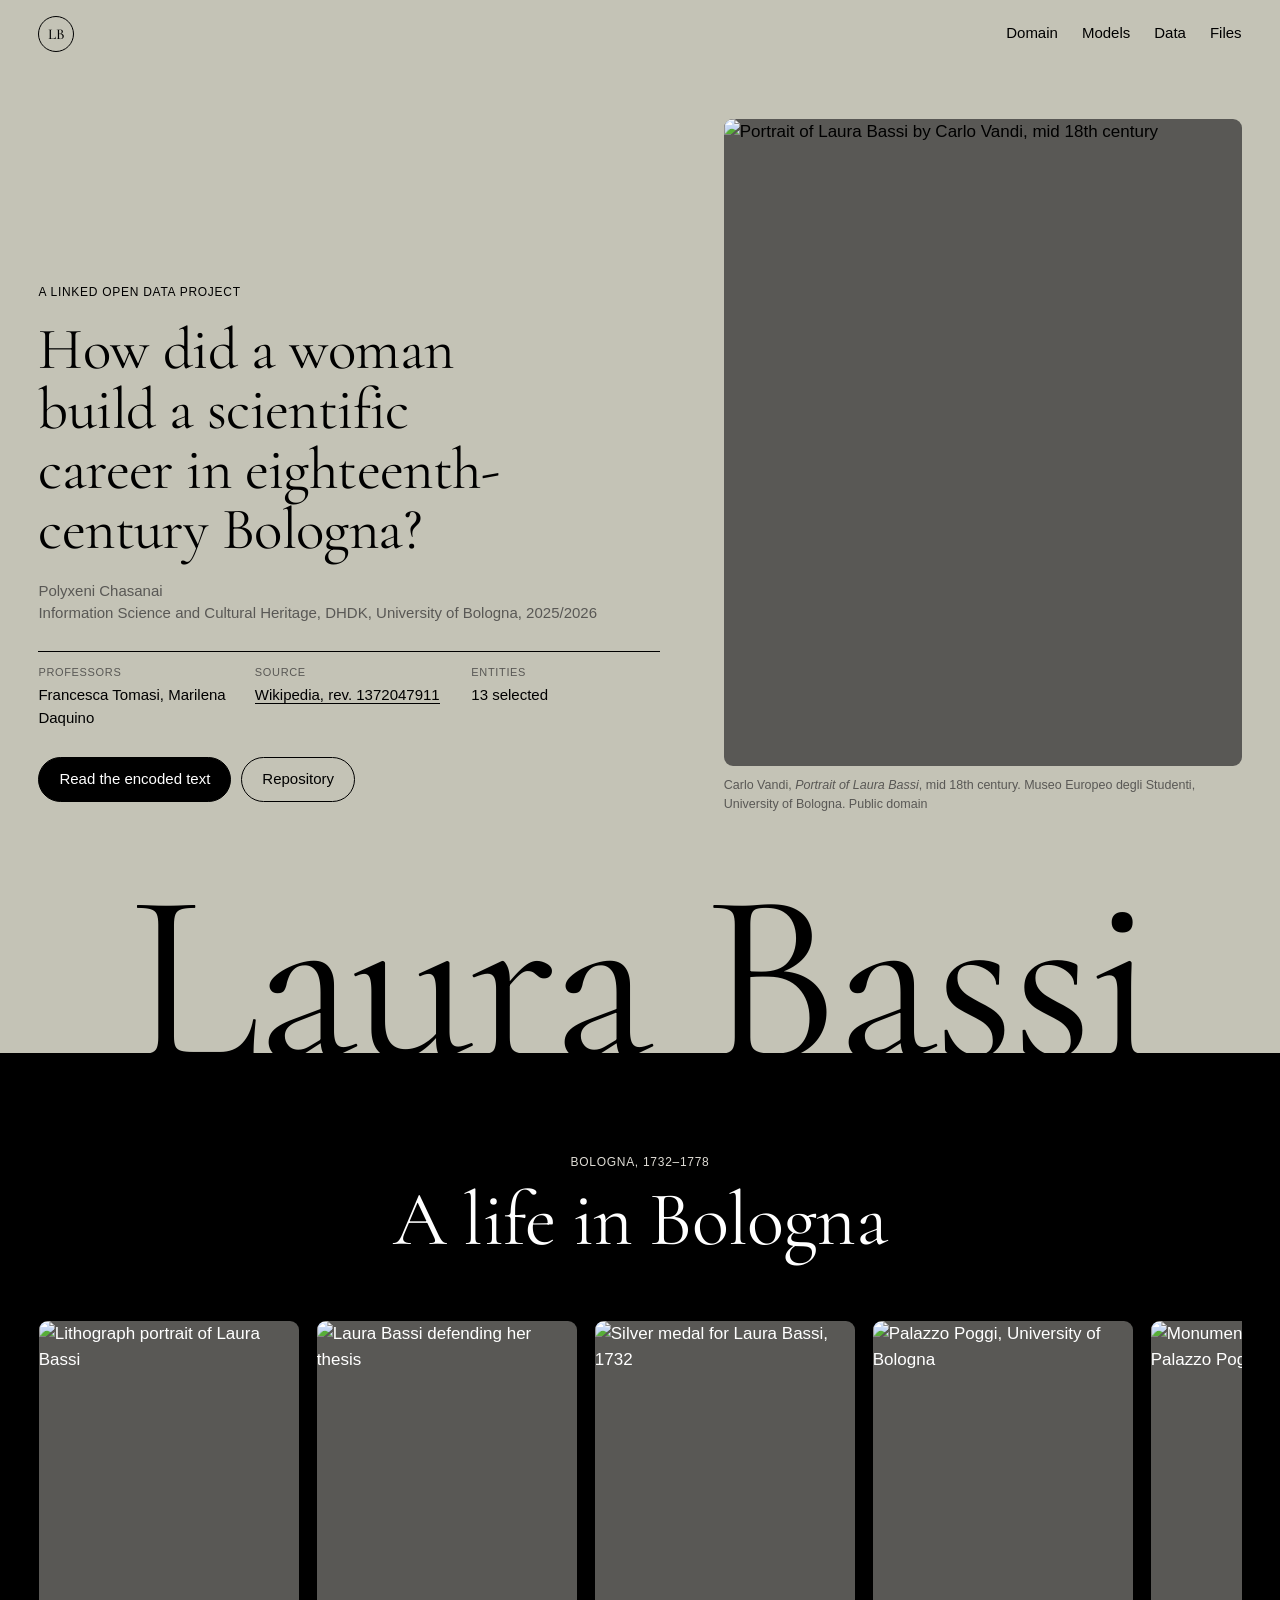
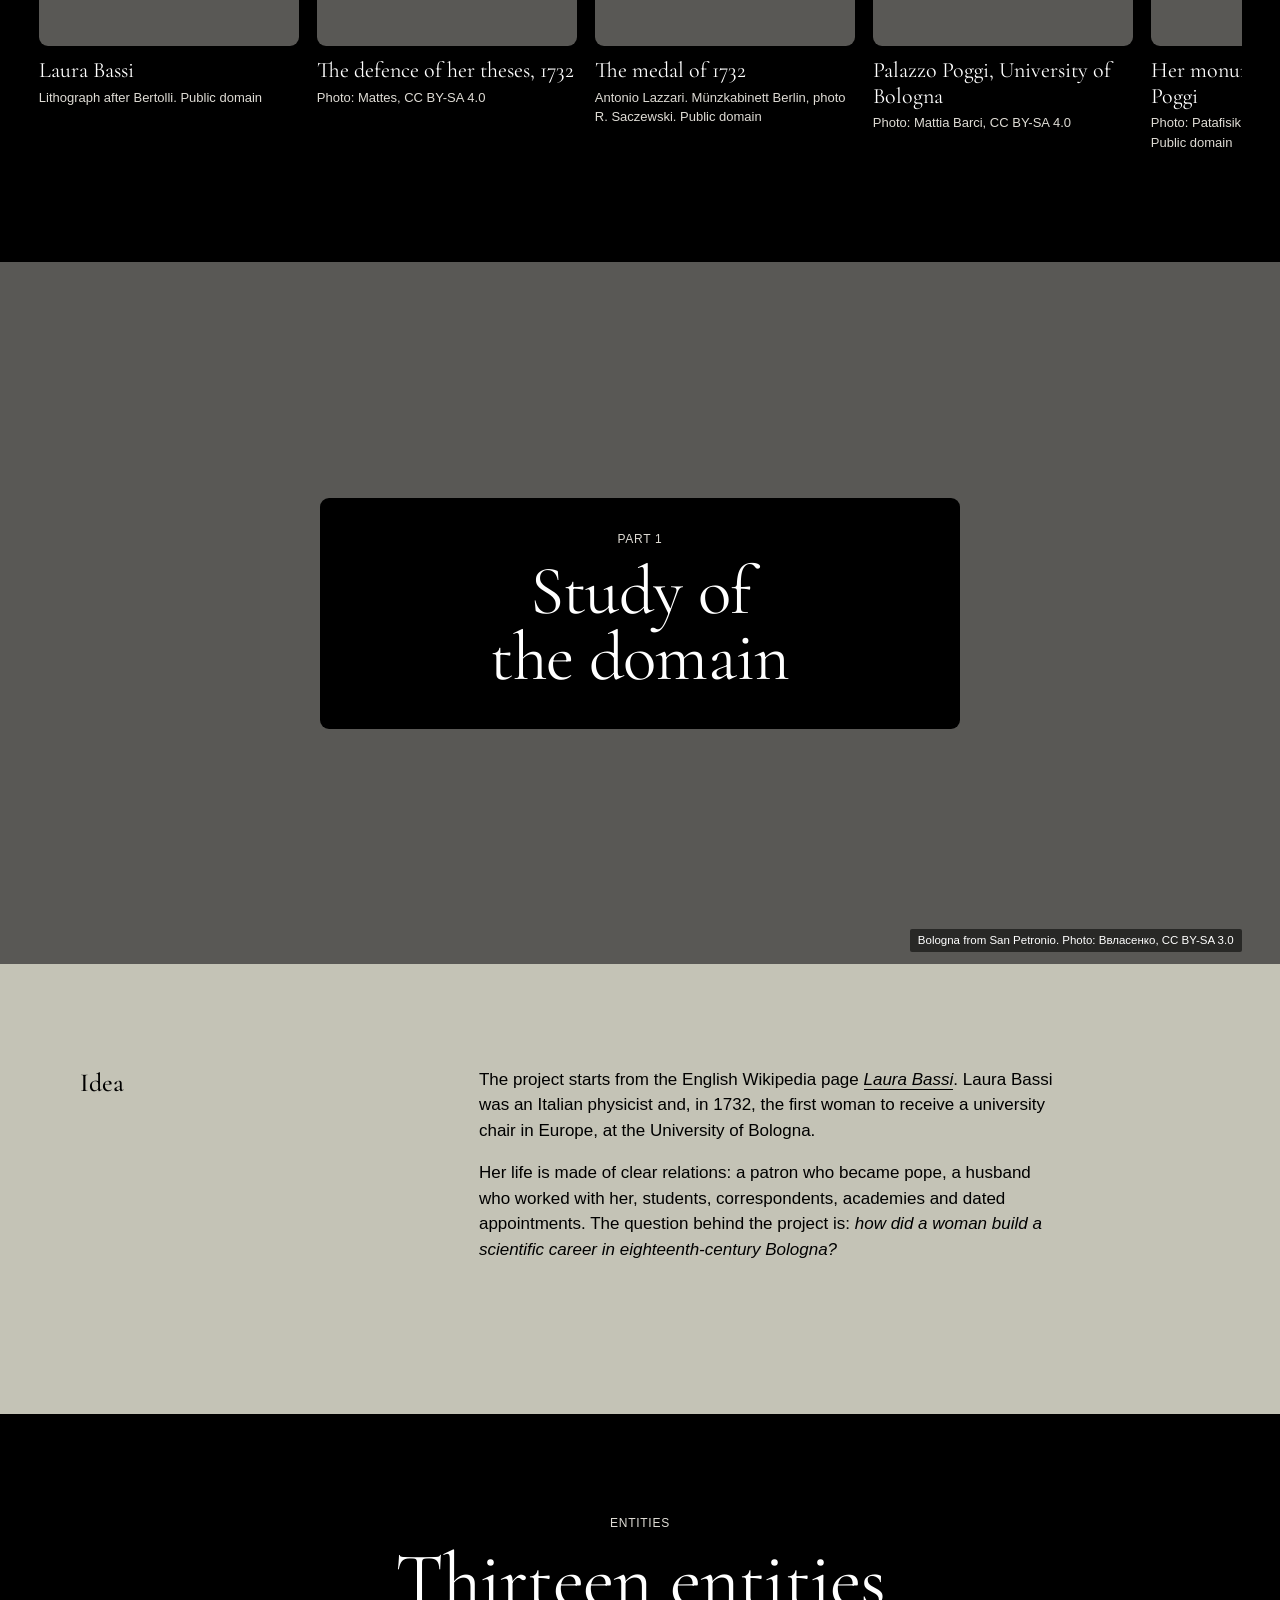
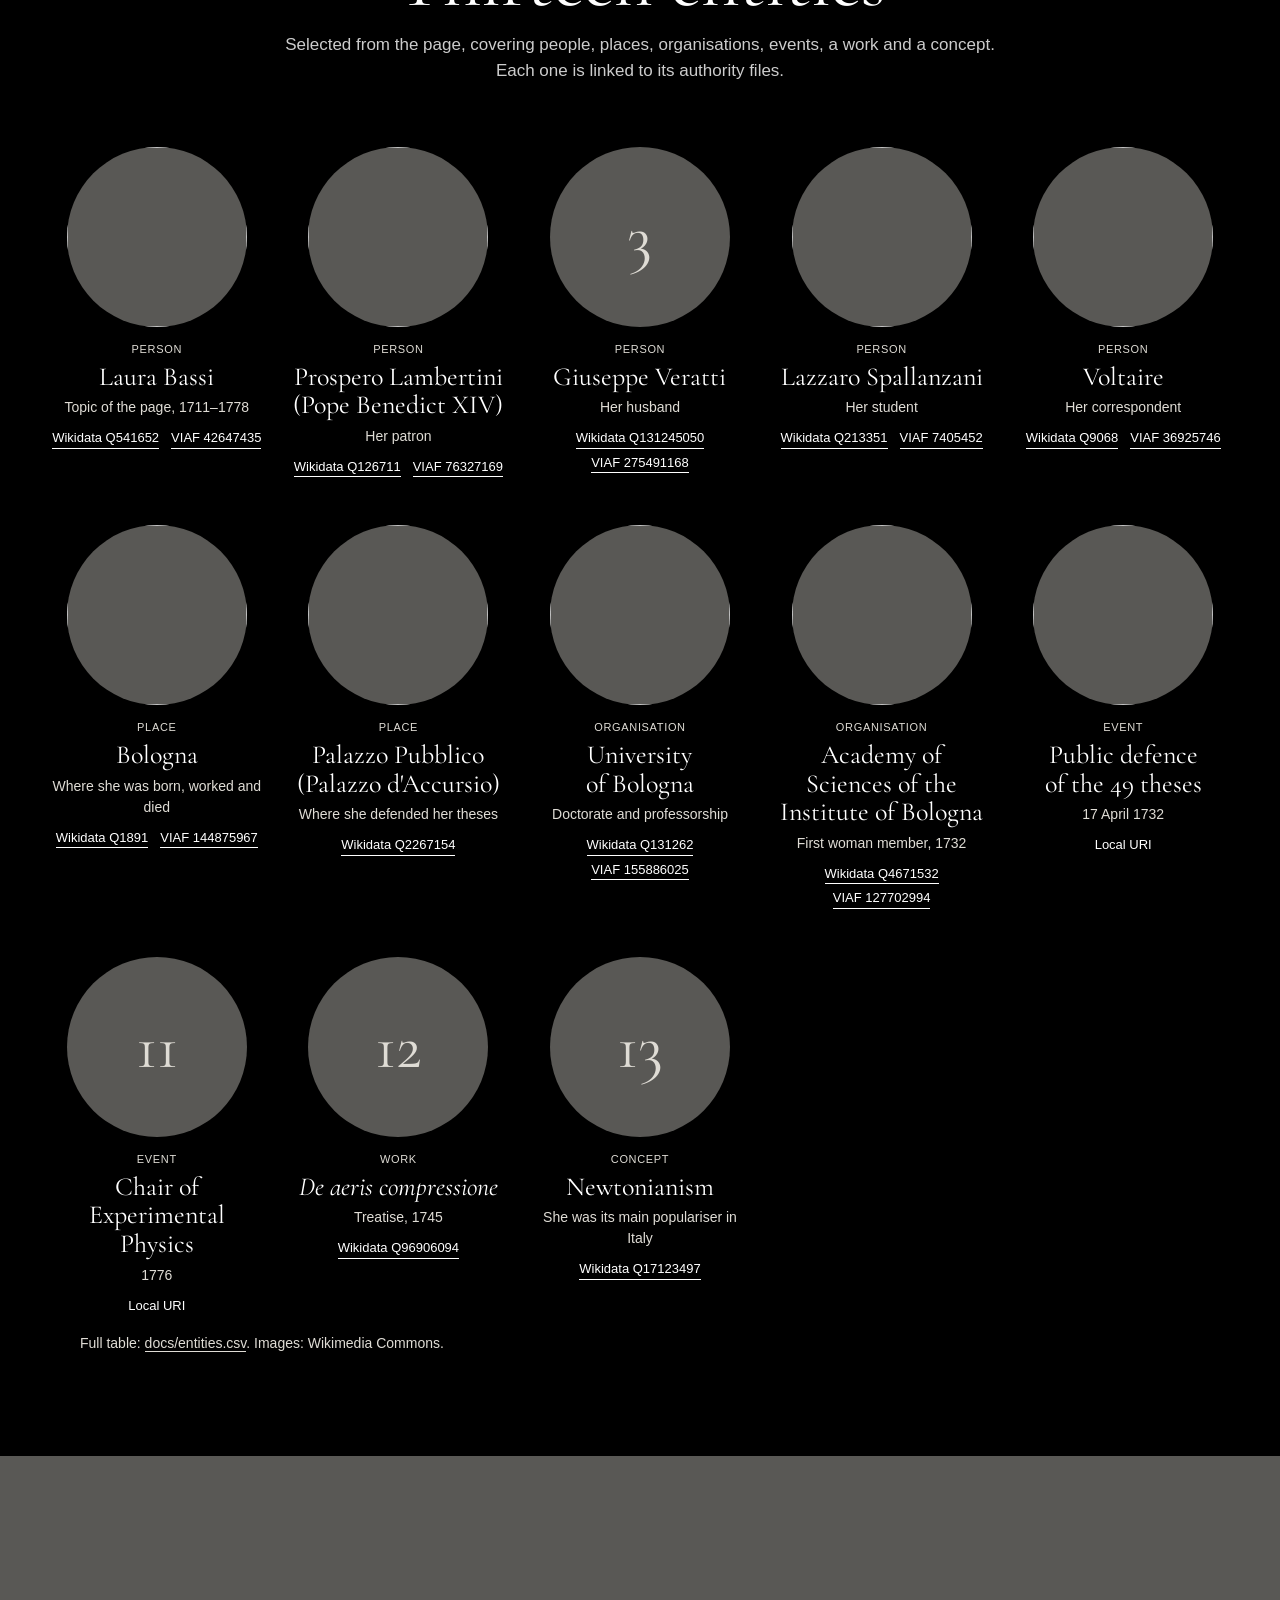
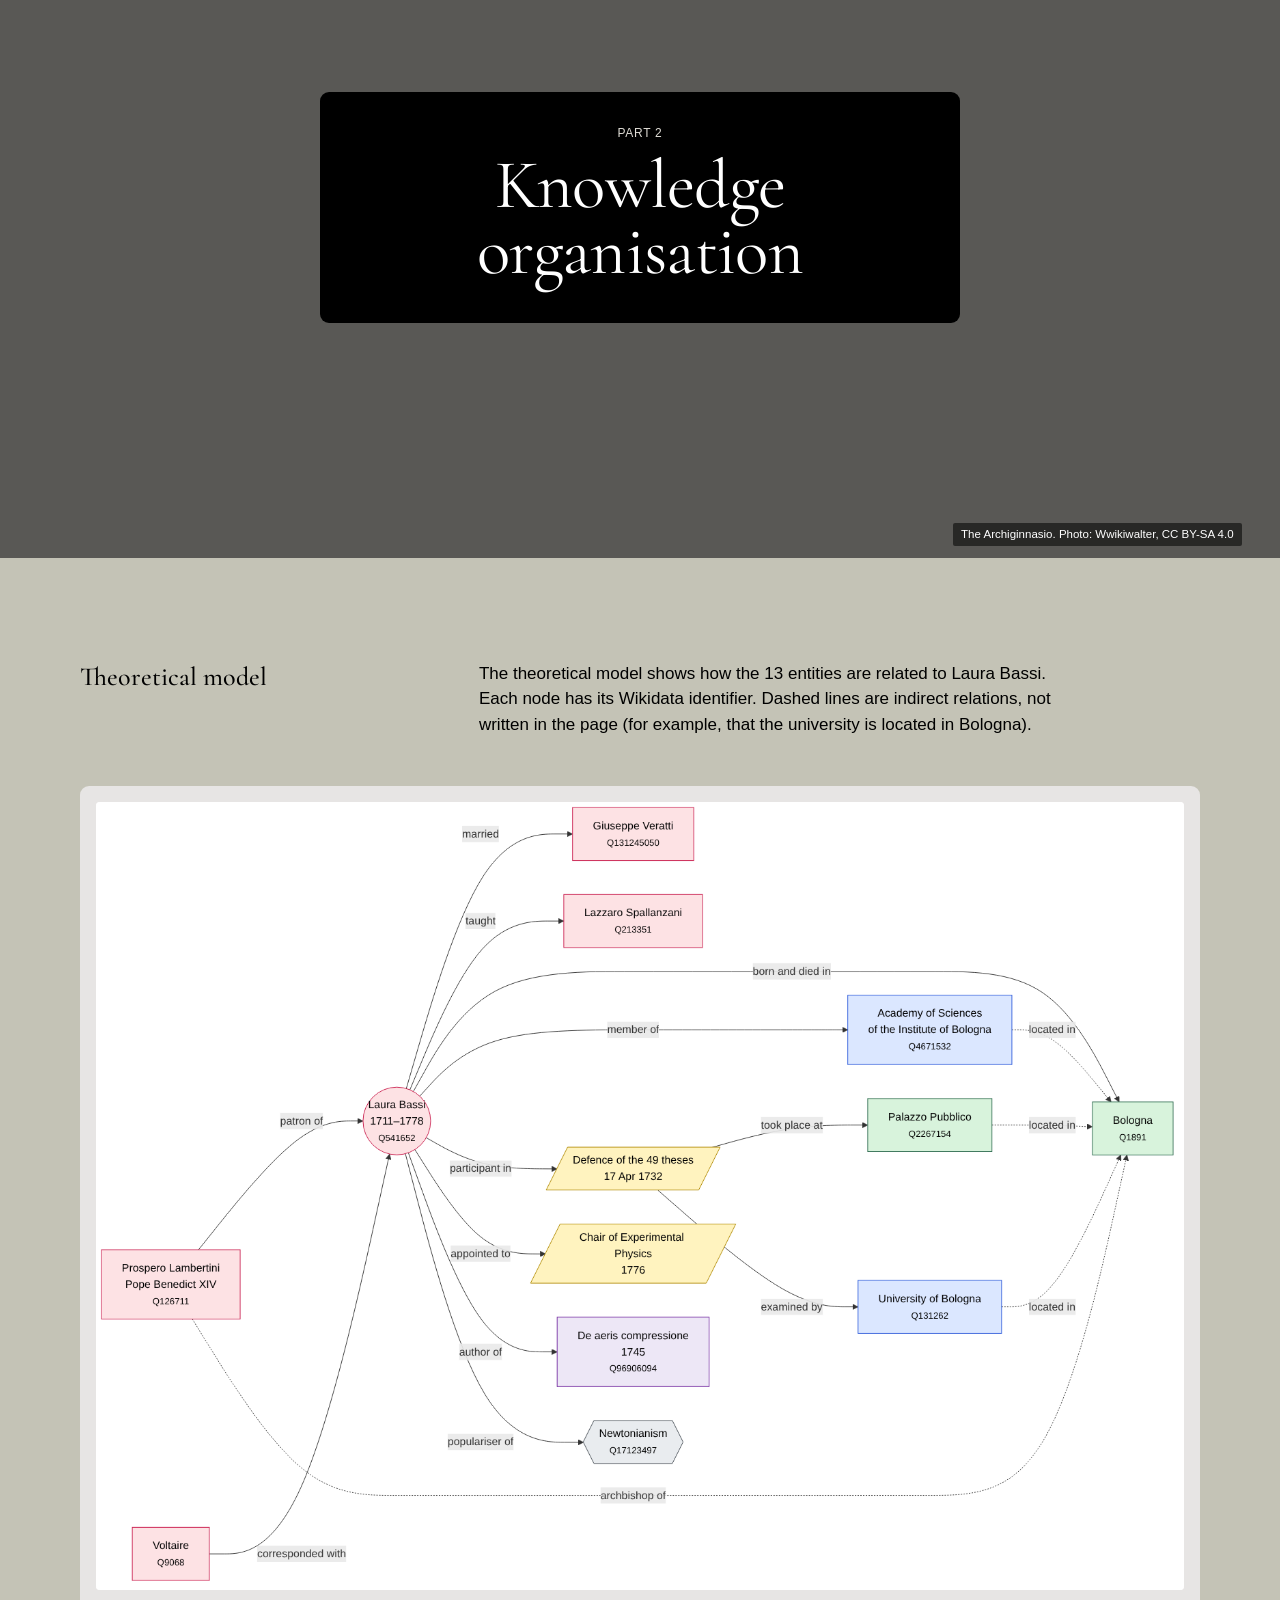
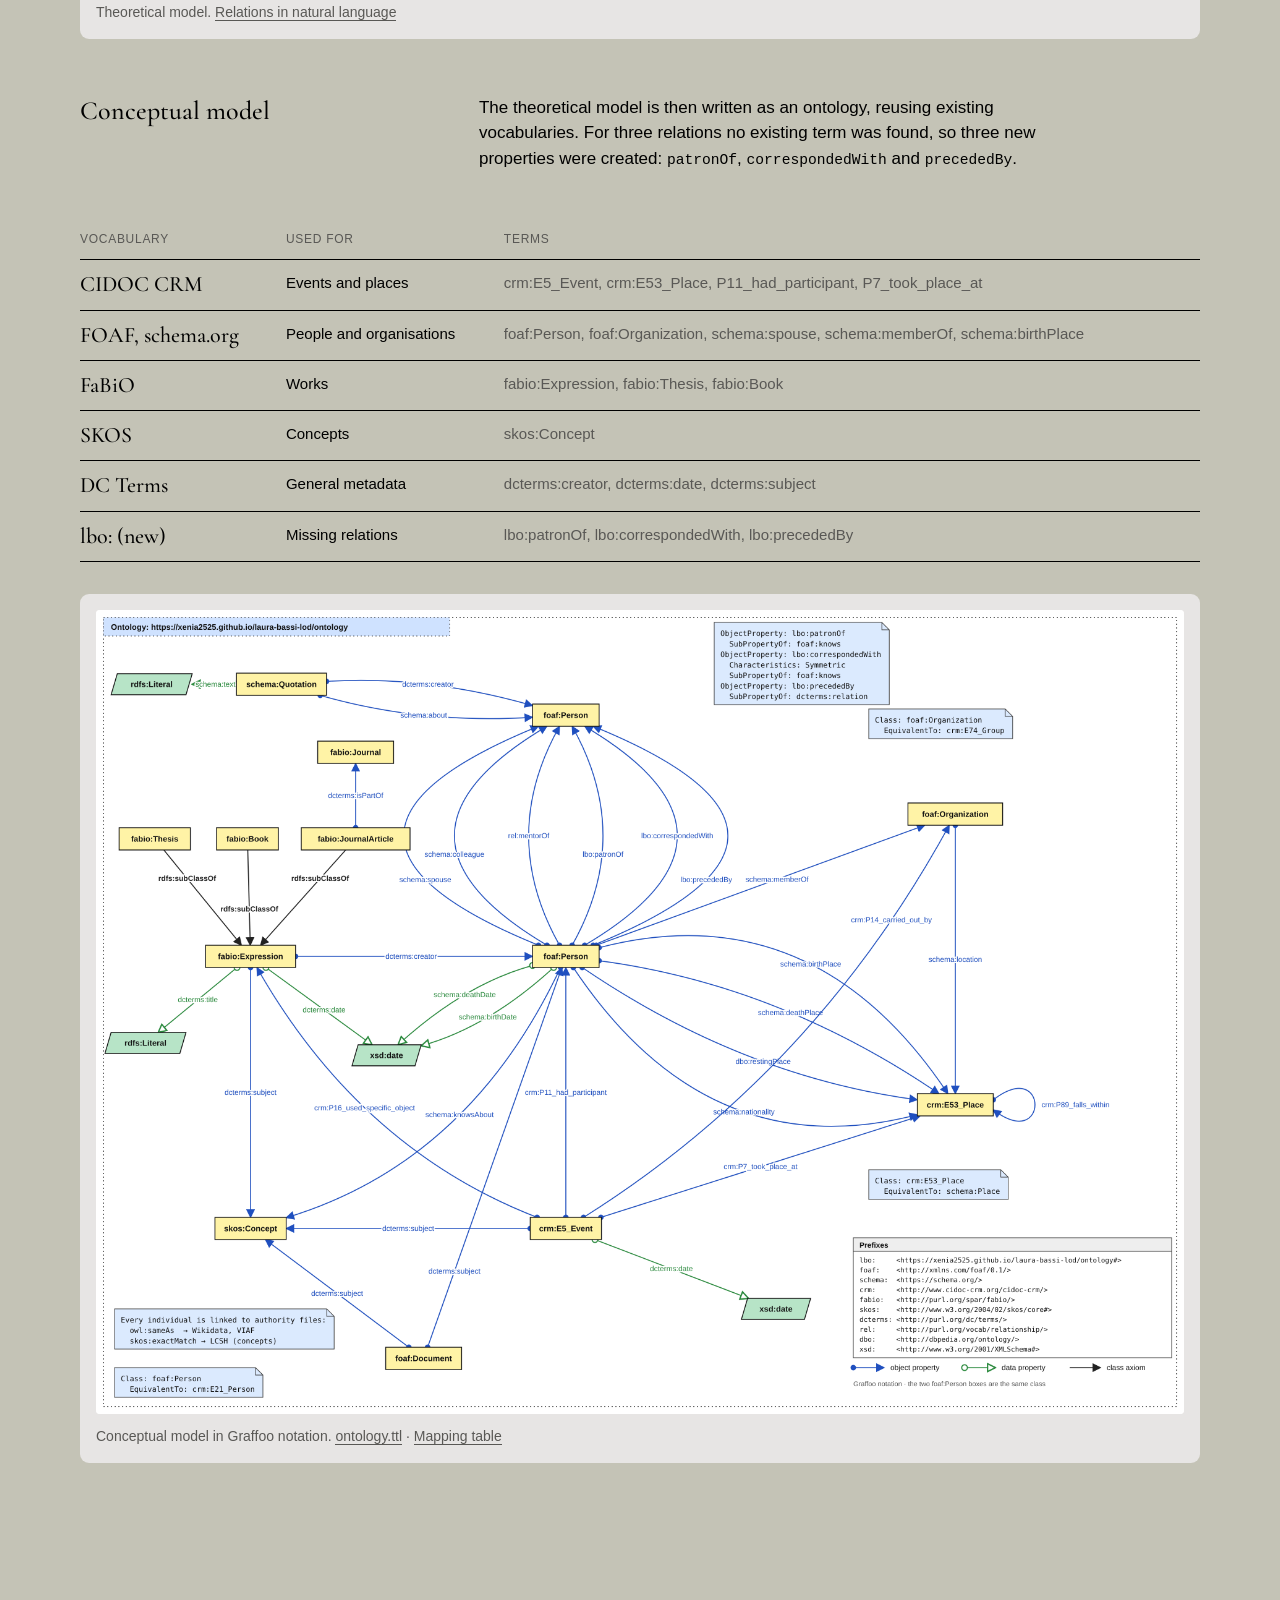
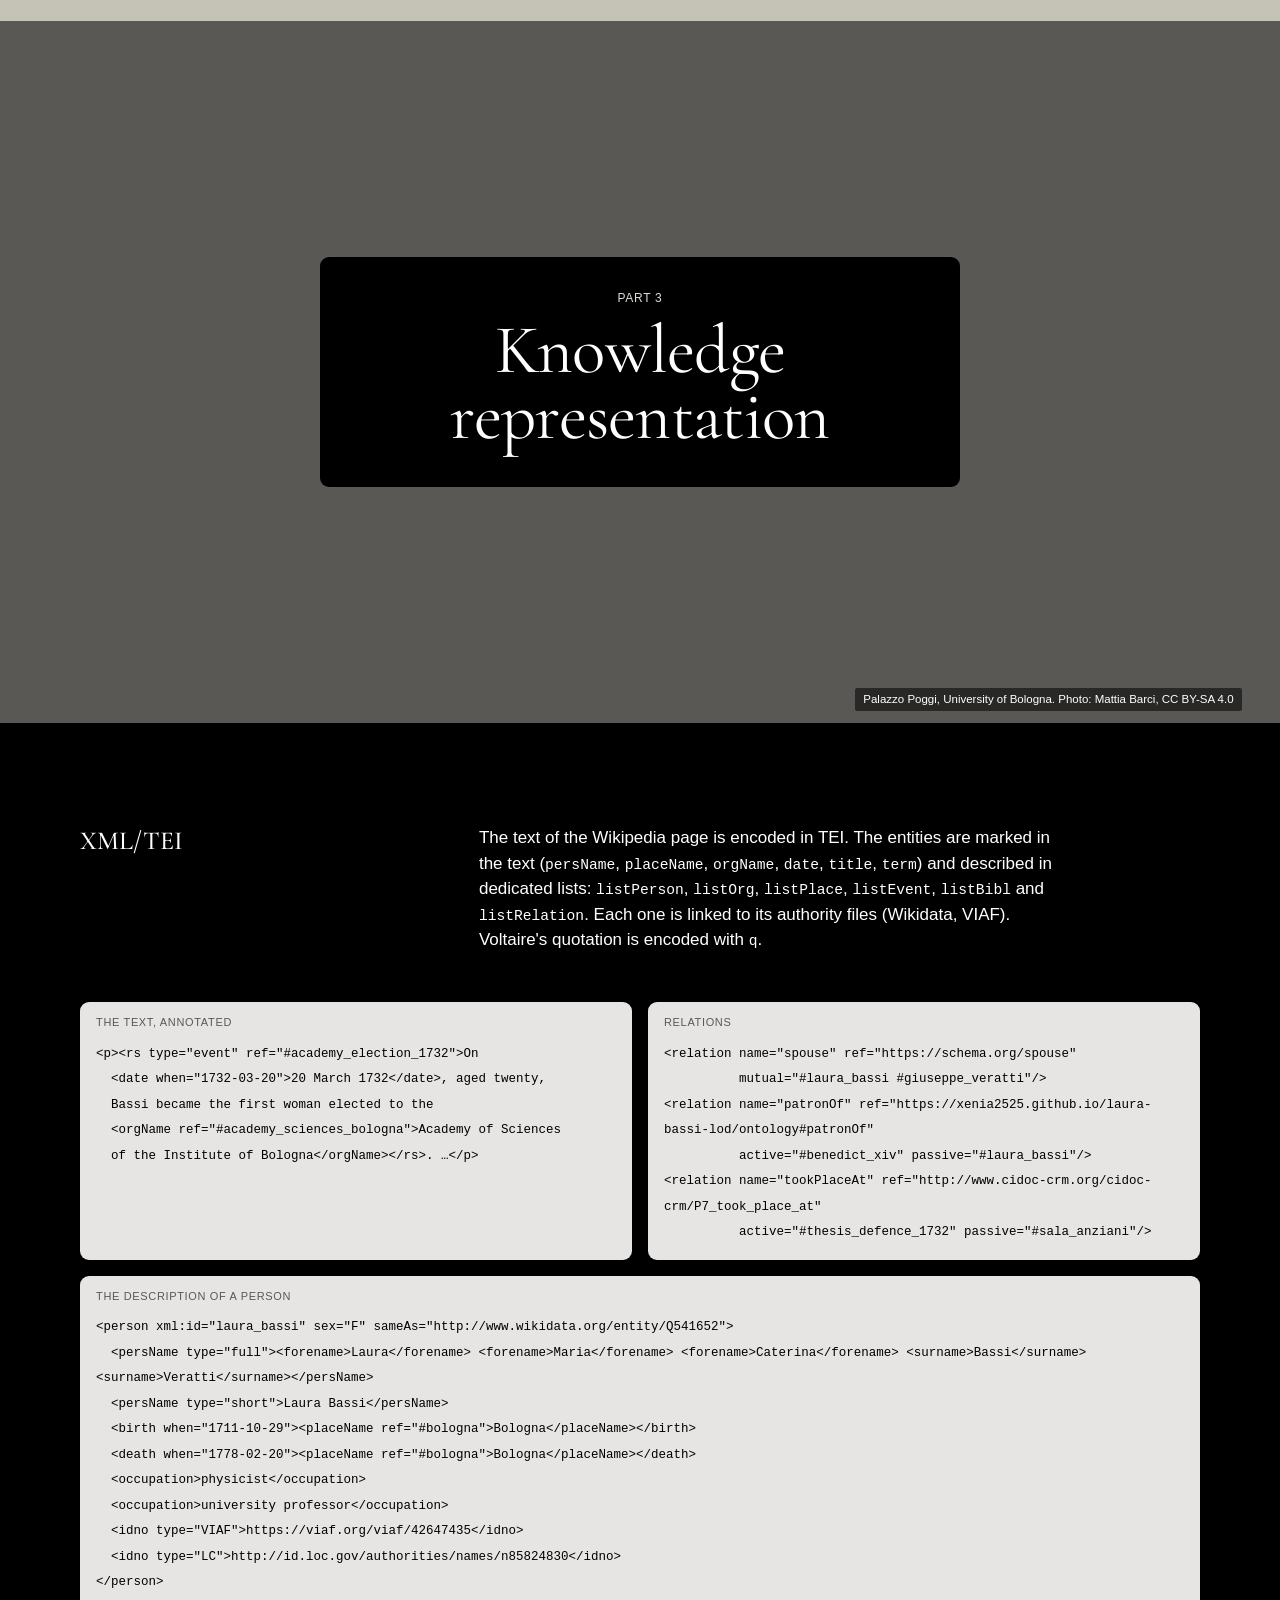
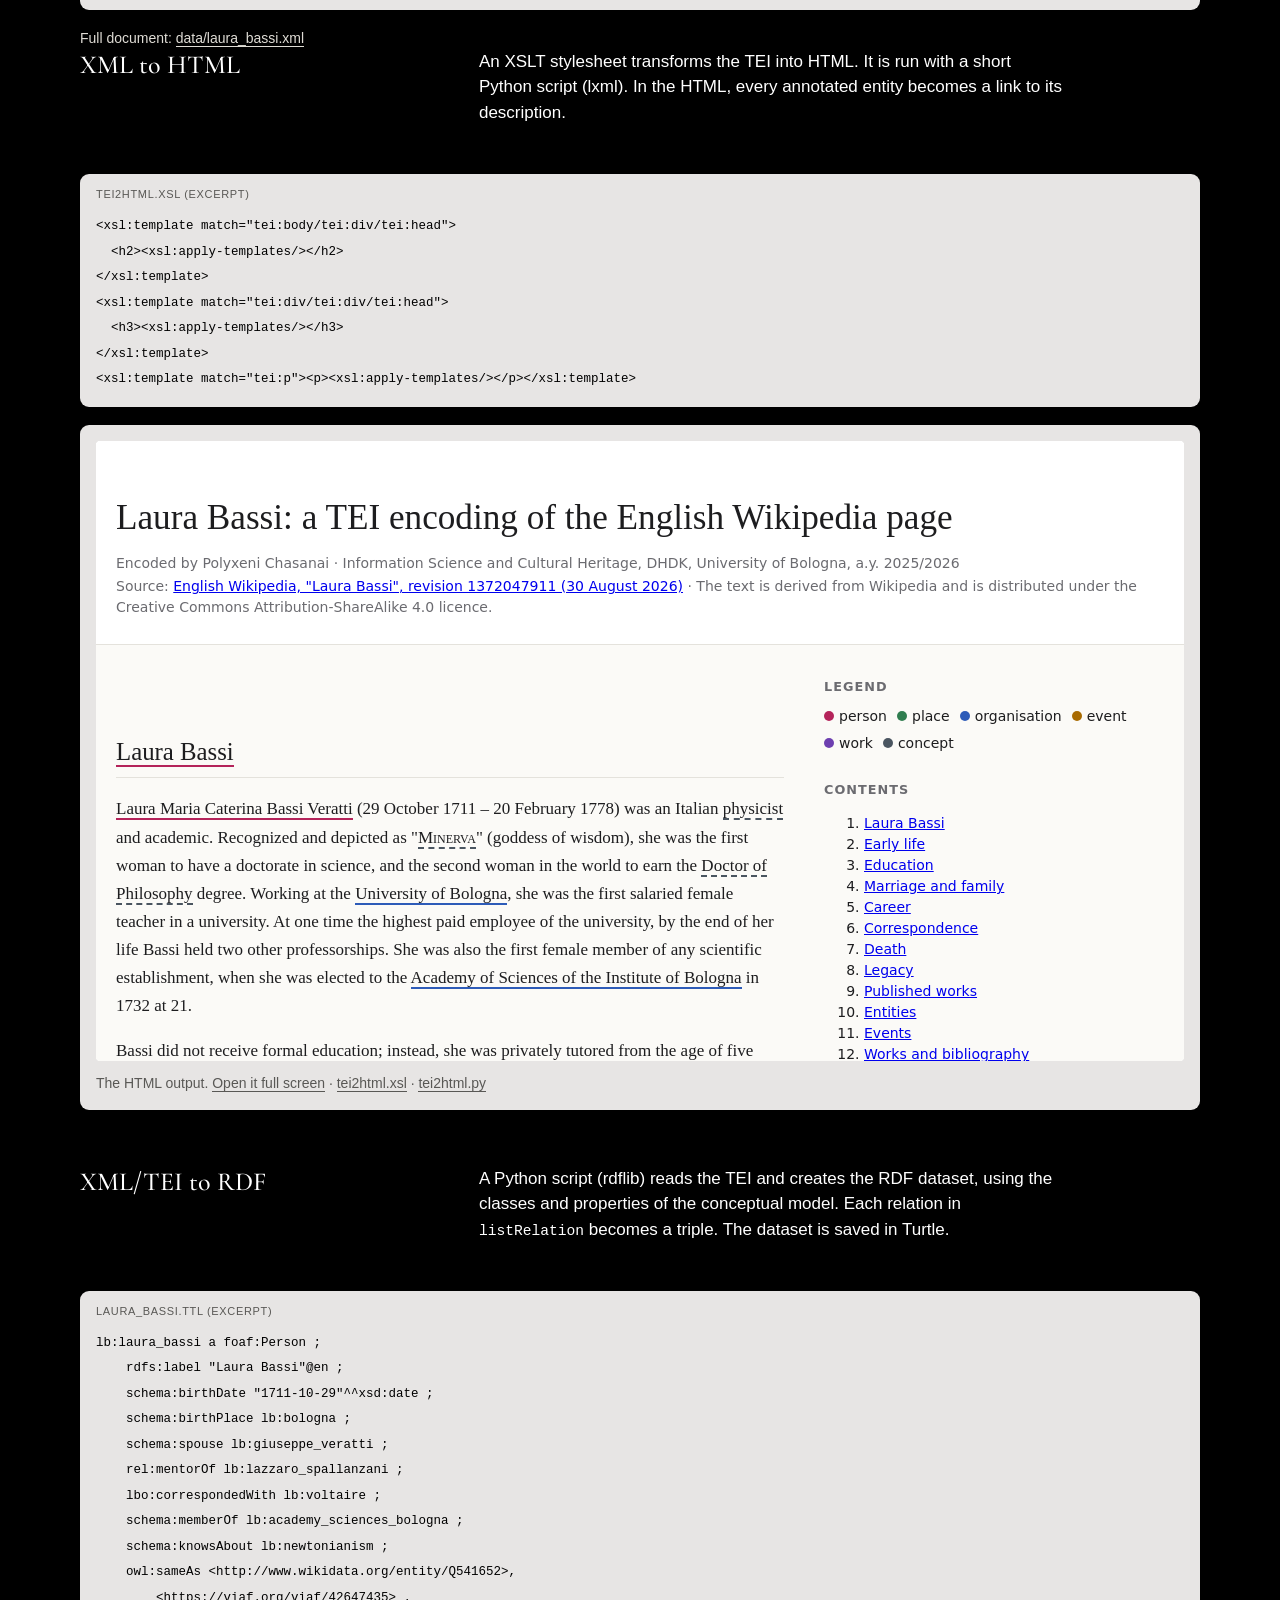
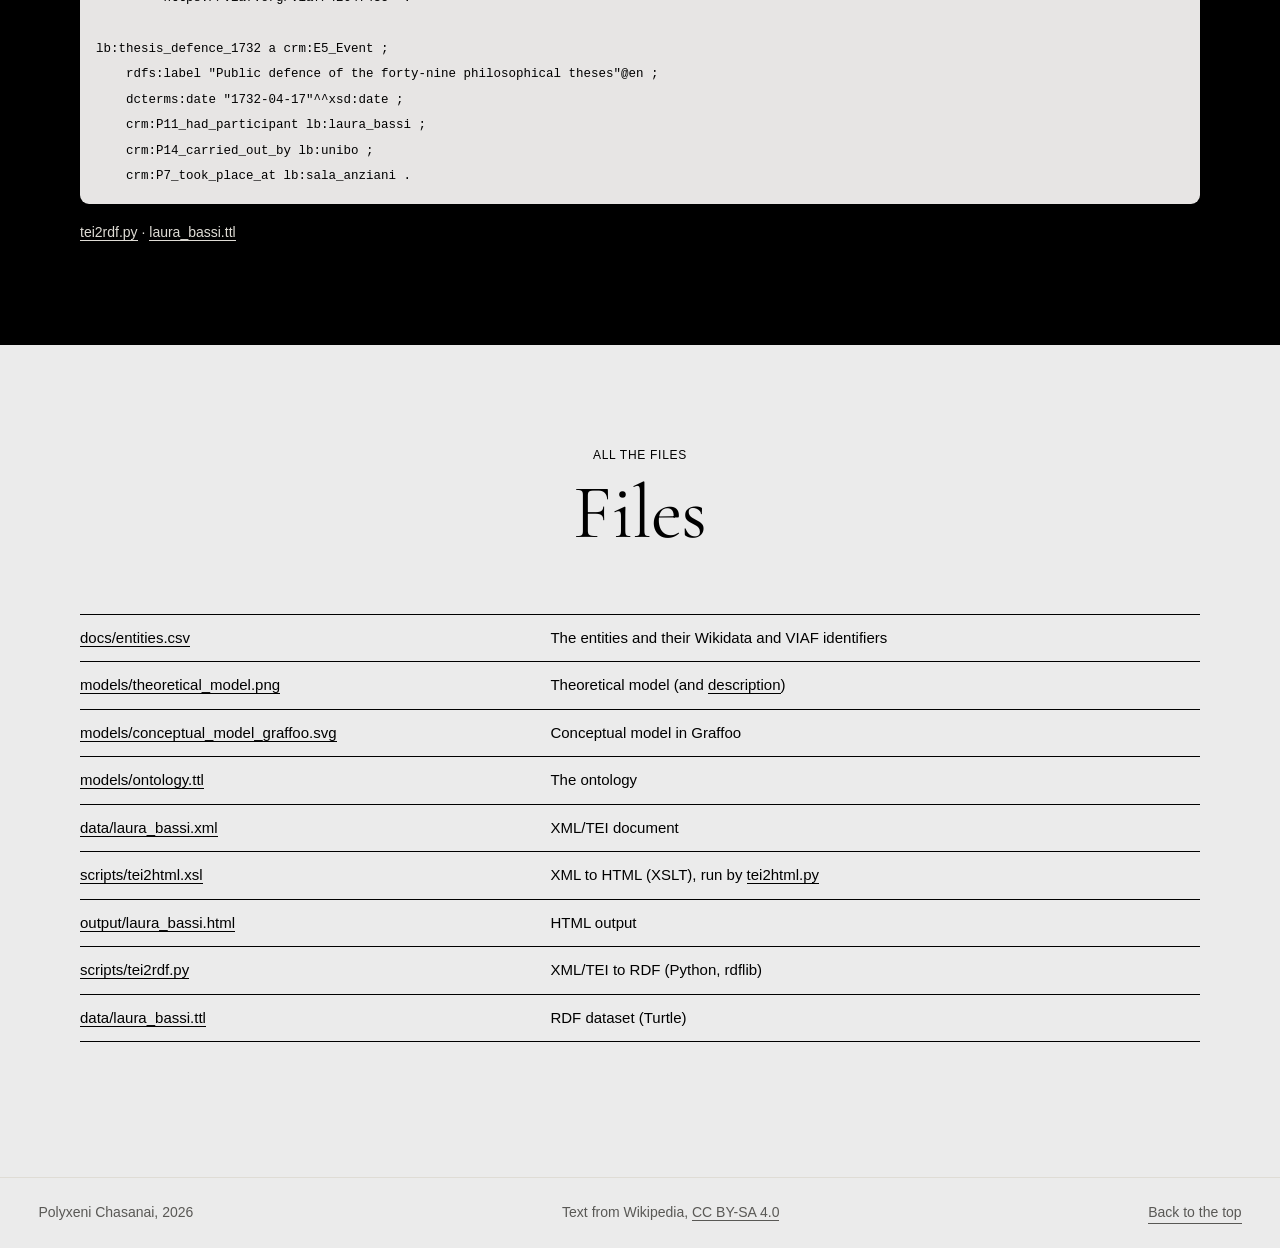
==== preview/index.html @ 2c4615dc "Add design preview page" ====
<!doctype html>
<html lang="en">
<head>
  <meta charset="utf-8">
  <meta name="robots" content="noindex">
  <meta name="viewport" content="width=device-width, initial-scale=1, viewport-fit=cover">
  <title>Laura Bassi in Linked Open Data</title>
  <meta name="description" content="LODLAM project: the Wikipedia page of Laura Bassi modelled, encoded in XML/TEI and published as RDF.">
  <link rel="schema.DC" href="http://purl.org/dc/elements/1.1/">
  <meta name="DC.title" content="Laura Bassi in Linked Open Data">
  <meta name="DC.creator" content="Polyxeni Chasanai">
  <meta name="DC.subject" content="Laura Bassi; Linked Open Data; TEI; RDF; Cultural heritage">
  <meta name="DC.language" content="en">
  <link rel="preconnect" href="https://fonts.googleapis.com">
  <link rel="preconnect" href="https://fonts.gstatic.com" crossorigin>
  <link href="https://fonts.googleapis.com/css2?family=Cormorant+Garamond:ital,wght@0,400;0,500;1,400&display=swap" rel="stylesheet">
  <link rel="stylesheet" href="style.css?v=1">
</head>
<body>

<a class="skip" href="#main">Skip to content</a>

<header class="top">
  <a class="mono-mark" href="#top" aria-label="Back to the top">LB</a>
  <nav aria-label="Sections">
    <a href="#domain">Domain</a>
    <a href="#models">Models</a>
    <a href="#data">Data</a>
    <a href="#files">Files</a>
  </nav>
</header>

<!-- ======================================================= HERO (putty) -->
<section class="hero" id="top">
  <div class="hero-grid">
    <div class="hero-cluster">
      <p class="small-label">A linked open data project</p>
      <p class="hero-question">How did a woman build a scientific career in eighteenth-century Bologna?</p>
      <p class="hero-by">Polyxeni Chasanai<br>Information Science and Cultural Heritage, DHDK, University of Bologna, 2025/2026</p>
      <dl class="stats">
        <div><dt>Professors</dt><dd>Francesca Tomasi, Marilena Daquino</dd></div>
        <div><dt>Source</dt><dd><a href="https://en.wikipedia.org/w/index.php?title=Laura_Bassi&amp;oldid=1372047911">Wikipedia, rev. 1372047911</a></dd></div>
        <div><dt>Entities</dt><dd>13 selected</dd></div>
      </dl>
      <p class="buttons">
        <a class="btn" href="../output/laura_bassi.html">Read the encoded text</a>
        <a class="btn btn-ghost" href="https://github.com/xenia2525/laura-bassi-lod">Repository</a>
      </p>
    </div>
    <figure class="hero-portrait">
      <a href="https://commons.wikimedia.org/wiki/File:Carlo_Vandi_-_Ritratto_di_Laura_Bassi_-_Museo_Europeo_degli_Studenti.png"><img src="https://commons.wikimedia.org/wiki/Special:FilePath/Carlo_Vandi_-_Ritratto_di_Laura_Bassi_-_Museo_Europeo_degli_Studenti.png?width=900" alt="Portrait of Laura Bassi by Carlo Vandi, mid 18th century"></a>
      <figcaption>Carlo Vandi, <cite>Portrait of Laura Bassi</cite>, mid 18th century. Museo Europeo degli Studenti, University of Bologna. Public domain</figcaption>
    </figure>
  </div>
  <h1 class="wordmark">Laura Bassi</h1>
</section>

<!-- ======================================================= GALLERY (ink) -->
<section class="dark gallery-sec" aria-labelledby="gal-title">
  <header class="sec-head">
    <p class="small-label">Bologna, 1732–1778</p>
    <h2 id="gal-title">A life in Bologna</h2>
  </header>
  <ul class="gallery">
    <li><figure><a href="https://commons.wikimedia.org/wiki/File:Laura_Bassi_(Bertolli).jpg"><img src="https://commons.wikimedia.org/wiki/Special:FilePath/Laura_Bassi_%28Bertolli%29.jpg?width=800" alt="Lithograph portrait of Laura Bassi" loading="lazy"></a><figcaption><b>Laura Bassi</b>Lithograph after Bertolli. Public domain</figcaption></figure></li>
    <li><figure><a href="https://commons.wikimedia.org/wiki/File:2017-03_Bologna_Mattes_Pana_(109).JPG"><img src="https://commons.wikimedia.org/wiki/Special:FilePath/2017-03_Bologna_Mattes_Pana_%28109%29.JPG?width=1000" alt="Laura Bassi defending her thesis" loading="lazy"></a><figcaption><b>The defence of her theses, 1732</b>Photo: Mattes, CC BY-SA 4.0</figcaption></figure></li>
    <li><figure><a href="https://commons.wikimedia.org/wiki/File:Lazari,_Antonio-_Laura_Bassi_-_M%C3%BCnzkabinett,_Berlin_-_5527614.jpg"><img src="https://commons.wikimedia.org/wiki/Special:FilePath/Lazari%2C_Antonio-_Laura_Bassi_-_M%C3%BCnzkabinett%2C_Berlin_-_5527614.jpg?width=1000" alt="Silver medal for Laura Bassi, 1732" loading="lazy"></a><figcaption><b>The medal of 1732</b>Antonio Lazzari. Münzkabinett Berlin, photo R. Saczewski. Public domain</figcaption></figure></li>
    <li><figure><a href="https://commons.wikimedia.org/wiki/File:Palazzo_Poggi_UniBo.jpg"><img src="https://commons.wikimedia.org/wiki/Special:FilePath/Palazzo_Poggi_UniBo.jpg?width=800" alt="Palazzo Poggi, University of Bologna" loading="lazy"></a><figcaption><b>Palazzo Poggi, University of Bologna</b>Photo: Mattia Barci, CC BY-SA 4.0</figcaption></figure></li>
    <li><figure><a href="https://commons.wikimedia.org/wiki/File:Monumento_a_Laura_Bassi_-_Palazzo_Poggi_(Bologna).jpeg"><img src="https://commons.wikimedia.org/wiki/Special:FilePath/Monumento_a_Laura_Bassi_-_Palazzo_Poggi_%28Bologna%29.jpeg?width=1000" alt="Monument to Laura Bassi in Palazzo Poggi" loading="lazy"></a><figcaption><b>Her monument in Palazzo Poggi</b>Photo: Patafisik and Elena Tartaglione. Public domain</figcaption></figure></li>
    <li><figure><a href="https://commons.wikimedia.org/wiki/File:Archiginnasio_ora_blu_Bologna.jpg"><img src="https://commons.wikimedia.org/wiki/Special:FilePath/Archiginnasio_ora_blu_Bologna.jpg?width=1000" alt="The Archiginnasio of Bologna at dusk" loading="lazy"></a><figcaption><b>The Archiginnasio</b>Photo: Wwikiwalter, CC BY-SA 4.0</figcaption></figure></li>
  </ul>
</section>

<main id="main">

<!-- ======================================================= 1 STUDY OF THE DOMAIN -->
<section class="band" id="domain" style="--img: url('https://commons.wikimedia.org/wiki/Special:FilePath/Bologna_Panorama.jpg?width=2000')">
  <div class="band-card">
    <p class="small-label">Part 1</p>
    <h2>Study of the domain</h2>
  </div>
  <p class="band-credit">Bologna from San Petronio. Photo: Ввласенко, CC BY-SA 3.0</p>
</section>
<section class="light">
  <div class="cols">
    <h3 class="col-label">Idea</h3>
    <div class="prose">
      <p>The project starts from the English Wikipedia page <a href="https://en.wikipedia.org/w/index.php?title=Laura_Bassi&amp;oldid=1372047911"><cite>Laura Bassi</cite></a>. Laura Bassi was an Italian physicist and, in 1732, the first woman to receive a university chair in Europe, at the University of Bologna.</p>
      <p>Her life is made of clear relations: a patron who became pope, a husband who worked with her, students, correspondents, academies and dated appointments. The question behind the project is: <em>how did a woman build a scientific career in eighteenth-century Bologna?</em></p>
    </div>
  </div>
</section>

<section class="dark" aria-labelledby="ent-title">
  <header class="sec-head">
    <p class="small-label">Entities</p>
    <h2 id="ent-title">Thirteen entities</h2>
    <p class="sec-intro">Selected from the page, covering people, places, organisations, events, a work and a concept. Each one is linked to its authority files.</p>
  </header>
  <ol class="vignettes">
      <li class="vig"><div class="vig-pic"><img src="https://commons.wikimedia.org/wiki/Special:FilePath/Carlo_Vandi_-_Ritratto_di_Laura_Bassi_-_Museo_Europeo_degli_Studenti.png?width=360" alt="" loading="lazy" width="180" height="180"></div><p class="vig-type">Person</p><h3 class="vig-name">Laura Bassi</h3><p class="vig-note">Topic of the page, 1711–1778</p><p class="vig-links"><a href="http://www.wikidata.org/entity/Q541652">Wikidata Q541652</a> <a href="https://viaf.org/viaf/42647435">VIAF 42647435</a></p></li>
      <li class="vig"><div class="vig-pic"><img src="https://commons.wikimedia.org/wiki/Special:FilePath/Pierre_Subleyras_Portrait_of_Benedict_XIV_1746._Metropolitan_Museum_of_Art.jpg?width=360" alt="" loading="lazy" width="180" height="180"></div><p class="vig-type">Person</p><h3 class="vig-name">Prospero Lambertini (Pope Benedict XIV)</h3><p class="vig-note">Her patron</p><p class="vig-links"><a href="http://www.wikidata.org/entity/Q126711">Wikidata Q126711</a> <a href="https://viaf.org/viaf/76327169">VIAF 76327169</a></p></li>
      <li class="vig"><div class="vig-pic"><span class="vig-num" aria-hidden="true">3</span></div><p class="vig-type">Person</p><h3 class="vig-name">Giuseppe Veratti</h3><p class="vig-note">Her husband</p><p class="vig-links"><a href="http://www.wikidata.org/entity/Q131245050">Wikidata Q131245050</a> <a href="https://viaf.org/viaf/275491168">VIAF 275491168</a></p></li>
      <li class="vig"><div class="vig-pic"><img src="https://commons.wikimedia.org/wiki/Special:FilePath/Portret_van_bioloog_Lazzaro_Spallanzani%2C_RP-P-1909-5206_%28cropped%29_%28cropped%29.jpg?width=360" alt="" loading="lazy" width="180" height="180"></div><p class="vig-type">Person</p><h3 class="vig-name">Lazzaro Spallanzani</h3><p class="vig-note">Her student</p><p class="vig-links"><a href="http://www.wikidata.org/entity/Q213351">Wikidata Q213351</a> <a href="https://viaf.org/viaf/7405452">VIAF 7405452</a></p></li>
      <li class="vig"><div class="vig-pic"><img src="https://commons.wikimedia.org/wiki/Special:FilePath/Nicolas_de_Largilli%C3%A8re_-_Portrait_de_Voltaire_%281694-1778%29_en_1718_-_P208_-_mus%C3%A9e_Carnavalet_-_5_%28cropped%29.jpg?width=360" alt="" loading="lazy" width="180" height="180"></div><p class="vig-type">Person</p><h3 class="vig-name">Voltaire</h3><p class="vig-note">Her correspondent</p><p class="vig-links"><a href="http://www.wikidata.org/entity/Q9068">Wikidata Q9068</a> <a href="https://viaf.org/viaf/36925746">VIAF 36925746</a></p></li>
      <li class="vig"><div class="vig-pic"><img src="https://commons.wikimedia.org/wiki/Special:FilePath/Bologna_Panorama.jpg?width=360" alt="" loading="lazy" width="180" height="180"></div><p class="vig-type">Place</p><h3 class="vig-name">Bologna</h3><p class="vig-note">Where she was born, worked and died</p><p class="vig-links"><a href="http://www.wikidata.org/entity/Q1891">Wikidata Q1891</a> <a href="https://viaf.org/viaf/144875967">VIAF 144875967</a></p></li>
      <li class="vig"><div class="vig-pic"><img src="https://commons.wikimedia.org/wiki/Special:FilePath/Bologna_-_Palazzo_d%27Accursio_-_Foto_Giovanni_Dall%27Orto_5-3-2005_2.jpg?width=360" alt="" loading="lazy" width="180" height="180"></div><p class="vig-type">Place</p><h3 class="vig-name">Palazzo Pubblico (Palazzo d&#x27;Accursio)</h3><p class="vig-note">Where she defended her theses</p><p class="vig-links"><a href="http://www.wikidata.org/entity/Q2267154">Wikidata Q2267154</a></p></li>
      <li class="vig"><div class="vig-pic"><img src="https://commons.wikimedia.org/wiki/Special:FilePath/Palazzo_Poggi_UniBo.jpg?width=360" alt="" loading="lazy" width="180" height="180"></div><p class="vig-type">Organisation</p><h3 class="vig-name">University of Bologna</h3><p class="vig-note">Doctorate and professorship</p><p class="vig-links"><a href="http://www.wikidata.org/entity/Q131262">Wikidata Q131262</a> <a href="https://viaf.org/viaf/155886025">VIAF 155886025</a></p></li>
      <li class="vig"><div class="vig-pic"><img src="https://commons.wikimedia.org/wiki/Special:FilePath/Institute_of_Science_Bologna.png?width=360" alt="" loading="lazy" width="180" height="180"></div><p class="vig-type">Organisation</p><h3 class="vig-name">Academy of Sciences of the Institute of Bologna</h3><p class="vig-note">First woman member, 1732</p><p class="vig-links"><a href="http://www.wikidata.org/entity/Q4671532">Wikidata Q4671532</a> <a href="https://viaf.org/viaf/127702994">VIAF 127702994</a></p></li>
      <li class="vig"><div class="vig-pic"><img src="https://commons.wikimedia.org/wiki/Special:FilePath/2017-03_Bologna_Mattes_Pana_%28109%29.JPG?width=360" alt="" loading="lazy" width="180" height="180"></div><p class="vig-type">Event</p><h3 class="vig-name">Public defence of the 49 theses</h3><p class="vig-note">17 April 1732</p><p class="vig-links"><span>Local URI</span></p></li>
      <li class="vig"><div class="vig-pic"><span class="vig-num" aria-hidden="true">11</span></div><p class="vig-type">Event</p><h3 class="vig-name">Chair of Experimental Physics</h3><p class="vig-note">1776</p><p class="vig-links"><span>Local URI</span></p></li>
      <li class="vig"><div class="vig-pic"><span class="vig-num" aria-hidden="true">12</span></div><p class="vig-type">Work</p><h3 class="vig-name"><cite>De aeris compressione</cite></h3><p class="vig-note">Treatise, 1745</p><p class="vig-links"><a href="http://www.wikidata.org/entity/Q96906094">Wikidata Q96906094</a></p></li>
      <li class="vig"><div class="vig-pic"><span class="vig-num" aria-hidden="true">13</span></div><p class="vig-type">Concept</p><h3 class="vig-name">Newtonianism</h3><p class="vig-note">She was its main populariser in Italy</p><p class="vig-links"><a href="http://www.wikidata.org/entity/Q17123497">Wikidata Q17123497</a></p></li>
  </ol>
  <p class="note">Full table: <a href="../docs/entities.csv">docs/entities.csv</a>. Images: Wikimedia Commons.</p>
</section>

<!-- ======================================================= 2 KNOWLEDGE ORGANISATION -->
<section class="band" id="models" style="--img: url('https://commons.wikimedia.org/wiki/Special:FilePath/Archiginnasio_ora_blu_Bologna.jpg?width=2000')">
  <div class="band-card">
    <p class="small-label">Part 2</p>
    <h2>Knowledge organisation</h2>
  </div>
  <p class="band-credit">The Archiginnasio. Photo: Wwikiwalter, CC BY-SA 4.0</p>
</section>
<section class="light">

  <div class="cols">
    <h3 class="col-label">Theoretical model</h3>
    <div class="prose">
      <p>The theoretical model shows how the 13 entities are related to Laura Bassi. Each node has its Wikidata identifier. Dashed lines are indirect relations, not written in the page (for example, that the university is located in Bologna).</p>
    </div>
  </div>
  <figure class="card plate">
    <a href="../models/theoretical_model.png"><img src="../models/theoretical_model.png" alt="Theoretical model: Laura Bassi and the 13 selected entities"></a>
    <figcaption>Theoretical model. <a href="../models/theoretical_model.md">Relations in natural language</a></figcaption>
  </figure>

  <div class="cols">
    <h3 class="col-label">Conceptual model</h3>
    <div class="prose">
      <p>The theoretical model is then written as an ontology, reusing existing vocabularies. For three relations no existing term was found, so three new properties were created: <code>patronOf</code>, <code>correspondedWith</code> and <code>precededBy</code>.</p>
    </div>
  </div>
  <table class="vocab">
    <thead><tr><th scope="col">Vocabulary</th><th scope="col">Used for</th><th scope="col">Terms</th></tr></thead>
    <tbody>
      <tr><th scope="row">CIDOC CRM</th><td>Events and places</td><td>crm:E5_Event, crm:E53_Place, P11_had_participant, P7_took_place_at</td></tr>
      <tr><th scope="row">FOAF, schema.org</th><td>People and organisations</td><td>foaf:Person, foaf:Organization, schema:spouse, schema:memberOf, schema:birthPlace</td></tr>
      <tr><th scope="row">FaBiO</th><td>Works</td><td>fabio:Expression, fabio:Thesis, fabio:Book</td></tr>
      <tr><th scope="row">SKOS</th><td>Concepts</td><td>skos:Concept</td></tr>
      <tr><th scope="row">DC Terms</th><td>General metadata</td><td>dcterms:creator, dcterms:date, dcterms:subject</td></tr>
      <tr><th scope="row">lbo: (new)</th><td>Missing relations</td><td>lbo:patronOf, lbo:correspondedWith, lbo:precededBy</td></tr>
    </tbody>
  </table>
  <figure class="card plate">
    <a href="../models/conceptual_model_graffoo.svg"><img src="../models/conceptual_model_graffoo.png" alt="Conceptual model in Graffoo notation"></a>
    <figcaption>Conceptual model in Graffoo notation. <a href="../models/ontology.ttl">ontology.ttl</a> · <a href="../models/conceptual_model.md">Mapping table</a></figcaption>
  </figure>
</section>

<!-- ======================================================= 3 KNOWLEDGE REPRESENTATION -->
<section class="band" id="data" style="--img: url('https://commons.wikimedia.org/wiki/Special:FilePath/Palazzo_Poggi_UniBo.jpg?width=2000')">
  <div class="band-card">
    <p class="small-label">Part 3</p>
    <h2>Knowledge representation</h2>
  </div>
  <p class="band-credit">Palazzo Poggi, University of Bologna. Photo: Mattia Barci, CC BY-SA 4.0</p>
</section>
<section class="dark">

  <div class="cols">
    <h3 class="col-label">XML/TEI</h3>
    <div class="prose">
      <p>The text of the Wikipedia page is encoded in TEI. The entities are marked in the text (<code>persName</code>, <code>placeName</code>, <code>orgName</code>, <code>date</code>, <code>title</code>, <code>term</code>) and described in dedicated lists: <code>listPerson</code>, <code>listOrg</code>, <code>listPlace</code>, <code>listEvent</code>, <code>listBibl</code> and <code>listRelation</code>. Each one is linked to its authority files (Wikidata, VIAF). Voltaire's quotation is encoded with <code>q</code>.</p>
    </div>
  </div>
  <div class="code-grid">
    <figure class="card code"><figcaption>The text, annotated</figcaption><pre><code>&lt;p&gt;&lt;rs type=&quot;event&quot; ref=&quot;#academy_election_1732&quot;&gt;On
  &lt;date when=&quot;1732-03-20&quot;&gt;20 March 1732&lt;/date&gt;, aged twenty,
  Bassi became the first woman elected to the
  &lt;orgName ref=&quot;#academy_sciences_bologna&quot;&gt;Academy of Sciences
  of the Institute of Bologna&lt;/orgName&gt;&lt;/rs&gt;. …&lt;/p&gt;</code></pre></figure>
    <figure class="card code"><figcaption>Relations</figcaption><pre><code>&lt;relation name=&quot;spouse&quot; ref=&quot;https://schema.org/spouse&quot;
          mutual=&quot;#laura_bassi #giuseppe_veratti&quot;/&gt;
&lt;relation name=&quot;patronOf&quot; ref=&quot;https://xenia2525.github.io/laura-bassi-lod/ontology#patronOf&quot;
          active=&quot;#benedict_xiv&quot; passive=&quot;#laura_bassi&quot;/&gt;
&lt;relation name=&quot;tookPlaceAt&quot; ref=&quot;http://www.cidoc-crm.org/cidoc-crm/P7_took_place_at&quot;
          active=&quot;#thesis_defence_1732&quot; passive=&quot;#sala_anziani&quot;/&gt;</code></pre></figure>
    <figure class="card code wide"><figcaption>The description of a person</figcaption><pre><code>&lt;person xml:id=&quot;laura_bassi&quot; sex=&quot;F&quot; sameAs=&quot;http://www.wikidata.org/entity/Q541652&quot;&gt;
  &lt;persName type=&quot;full&quot;&gt;&lt;forename&gt;Laura&lt;/forename&gt; &lt;forename&gt;Maria&lt;/forename&gt; &lt;forename&gt;Caterina&lt;/forename&gt; &lt;surname&gt;Bassi&lt;/surname&gt; &lt;surname&gt;Veratti&lt;/surname&gt;&lt;/persName&gt;
  &lt;persName type=&quot;short&quot;&gt;Laura Bassi&lt;/persName&gt;
  &lt;birth when=&quot;1711-10-29&quot;&gt;&lt;placeName ref=&quot;#bologna&quot;&gt;Bologna&lt;/placeName&gt;&lt;/birth&gt;
  &lt;death when=&quot;1778-02-20&quot;&gt;&lt;placeName ref=&quot;#bologna&quot;&gt;Bologna&lt;/placeName&gt;&lt;/death&gt;
  &lt;occupation&gt;physicist&lt;/occupation&gt;
  &lt;occupation&gt;university professor&lt;/occupation&gt;
  &lt;idno type=&quot;VIAF&quot;&gt;https://viaf.org/viaf/42647435&lt;/idno&gt;
  &lt;idno type=&quot;LC&quot;&gt;http://id.loc.gov/authorities/names/n85824830&lt;/idno&gt;
&lt;/person&gt;</code></pre></figure>
  </div>
  <p class="note">Full document: <a href="../data/laura_bassi.xml">data/laura_bassi.xml</a></p>

  <div class="cols">
    <h3 class="col-label">XML to HTML</h3>
    <div class="prose">
      <p>An XSLT stylesheet transforms the TEI into HTML. It is run with a short Python script (lxml). In the HTML, every annotated entity becomes a link to its description.</p>
    </div>
  </div>
  <div class="code-grid">
    <figure class="card code wide"><figcaption>tei2html.xsl (excerpt)</figcaption><pre><code>&lt;xsl:template match=&quot;tei:body/tei:div/tei:head&quot;&gt;
  &lt;h2&gt;&lt;xsl:apply-templates/&gt;&lt;/h2&gt;
&lt;/xsl:template&gt;
&lt;xsl:template match=&quot;tei:div/tei:div/tei:head&quot;&gt;
  &lt;h3&gt;&lt;xsl:apply-templates/&gt;&lt;/h3&gt;
&lt;/xsl:template&gt;
&lt;xsl:template match=&quot;tei:p&quot;&gt;&lt;p&gt;&lt;xsl:apply-templates/&gt;&lt;/p&gt;&lt;/xsl:template&gt;</code></pre></figure>
  </div>
  <figure class="card plate frame">
    <iframe src="../output/laura_bassi.html" title="The HTML generated from the TEI" loading="lazy"></iframe>
    <figcaption>The HTML output. <a href="../output/laura_bassi.html">Open it full screen</a> · <a href="../scripts/tei2html.xsl">tei2html.xsl</a> · <a href="../scripts/tei2html.py">tei2html.py</a></figcaption>
  </figure>

  <div class="cols">
    <h3 class="col-label">XML/TEI to RDF</h3>
    <div class="prose">
      <p>A Python script (rdflib) reads the TEI and creates the RDF dataset, using the classes and properties of the conceptual model. Each relation in <code>listRelation</code> becomes a triple. The dataset is saved in Turtle.</p>
    </div>
  </div>
  <div class="code-grid">
    <figure class="card code wide"><figcaption>laura_bassi.ttl (excerpt)</figcaption><pre><code>lb:laura_bassi a foaf:Person ;
    rdfs:label &quot;Laura Bassi&quot;@en ;
    schema:birthDate &quot;1711-10-29&quot;^^xsd:date ;
    schema:birthPlace lb:bologna ;
    schema:spouse lb:giuseppe_veratti ;
    rel:mentorOf lb:lazzaro_spallanzani ;
    lbo:correspondedWith lb:voltaire ;
    schema:memberOf lb:academy_sciences_bologna ;
    schema:knowsAbout lb:newtonianism ;
    owl:sameAs &lt;http://www.wikidata.org/entity/Q541652&gt;,
        &lt;https://viaf.org/viaf/42647435&gt; .

lb:thesis_defence_1732 a crm:E5_Event ;
    rdfs:label &quot;Public defence of the forty-nine philosophical theses&quot;@en ;
    dcterms:date &quot;1732-04-17&quot;^^xsd:date ;
    crm:P11_had_participant lb:laura_bassi ;
    crm:P14_carried_out_by lb:unibo ;
    crm:P7_took_place_at lb:sala_anziani .</code></pre></figure>
  </div>
  <p class="note"><a href="../scripts/tei2rdf.py">tei2rdf.py</a> · <a href="../data/laura_bassi.ttl">laura_bassi.ttl</a></p>
</section>

<!-- ======================================================= FILES (chalk) -->
<section class="chalk" id="files">
  <header class="sec-head">
    <p class="small-label">All the files</p>
    <h2>Files</h2>
  </header>
  <table class="files">
    <tbody>
      <tr><td><a href="../docs/entities.csv">docs/entities.csv</a></td><td>The entities and their Wikidata and VIAF identifiers</td></tr>
      <tr><td><a href="../models/theoretical_model.png">models/theoretical_model.png</a></td><td>Theoretical model (and <a href="../models/theoretical_model.md">description</a>)</td></tr>
      <tr><td><a href="../models/conceptual_model_graffoo.svg">models/conceptual_model_graffoo.svg</a></td><td>Conceptual model in Graffoo</td></tr>
      <tr><td><a href="../models/ontology.ttl">models/ontology.ttl</a></td><td>The ontology</td></tr>
      <tr><td><a href="../data/laura_bassi.xml">data/laura_bassi.xml</a></td><td>XML/TEI document</td></tr>
      <tr><td><a href="../scripts/tei2html.xsl">scripts/tei2html.xsl</a></td><td>XML to HTML (XSLT), run by <a href="../scripts/tei2html.py">tei2html.py</a></td></tr>
      <tr><td><a href="../output/laura_bassi.html">output/laura_bassi.html</a></td><td>HTML output</td></tr>
      <tr><td><a href="../scripts/tei2rdf.py">scripts/tei2rdf.py</a></td><td>XML/TEI to RDF (Python, rdflib)</td></tr>
      <tr><td><a href="../data/laura_bassi.ttl">data/laura_bassi.ttl</a></td><td>RDF dataset (Turtle)</td></tr>
    </tbody>
  </table>
</section>
</main>

<footer class="foot">
  <span>Polyxeni Chasanai, 2026</span>
  <span>Text from Wikipedia, <a href="https://creativecommons.org/licenses/by-sa/4.0/">CC BY-SA 4.0</a></span>
  <a href="#top">Back to the top</a>
</footer>
</body>
</html>
---- preview/style.css ----
/* Laura Bassi in Linked Open Data
   A gallery wall on putty paper: putty and ink sections in hard cuts,
   a classical serif for display, a plain grotesk for everything else,
   paintings as the only imagery. */
:root {
  --ink: #000000;
  --graphite: #595855;
  --putty: #c4c3b6;
  --vellum: #dfdcd5;
  --bone: #e7e5e4;
  --chalk: #ebebeb;
  --paper: #ffffff;

  --serif: "Cormorant Garamond", "Cormorant", Garamond, "Times New Roman", serif;
  --sans: "Helvetica Neue", Helvetica, Arial, sans-serif;

  --gut: clamp(16px, 3vw, 40px);
  --sec: clamp(64px, 8vw, 110px);
  color-scheme: light;
}

* { box-sizing: border-box; }
html { scroll-behavior: smooth; background: var(--putty); }
@media (prefers-reduced-motion: reduce) { html { scroll-behavior: auto; } }
body { margin: 0; background: var(--putty); color: var(--ink); font: 400 17px/1.5 var(--sans); -webkit-font-smoothing: antialiased; }
a { color: inherit; text-decoration: none; border-bottom: 1px solid currentColor; }
a:hover { border-bottom-color: transparent; }
:focus-visible { outline: 2px solid currentColor; outline-offset: 3px; border-radius: 2px; }
code { font: 0.86em ui-monospace, "SF Mono", Menlo, Consolas, monospace; }
cite, em { font-style: italic; }
.skip { position: absolute; left: -999px; top: 8px; background: var(--ink); color: var(--paper); padding: 8px 14px; border-radius: 28.8px; z-index: 30; }
.skip:focus { left: 8px; }
.small-label { font: 500 12px/1.25 var(--sans); letter-spacing: 0.06em; text-transform: uppercase; margin: 0; }

/* ------------------------------------------------------------ header */
.top { display: flex; justify-content: space-between; align-items: center; padding: calc(16px + env(safe-area-inset-top, 0px)) var(--gut) 16px; }
.mono-mark { width: 36px; height: 36px; border: 1px solid var(--ink); border-radius: 50%; display: grid; place-items: center; font: 500 15px/1 var(--serif); letter-spacing: 0.02em; }
.mono-mark:hover { background: var(--ink); color: var(--putty); }
.top nav { display: flex; gap: 24px; font-size: 15px; }
.top nav a { border-bottom-color: transparent; }
.top nav a:hover { border-bottom-color: currentColor; }

/* ------------------------------------------------------------ hero */
.hero { overflow: hidden; padding: clamp(24px, 4vw, 56px) 0 0; }
.hero-grid { display: grid; grid-template-columns: minmax(0, 6fr) minmax(0, 5fr); gap: clamp(24px, 5vw, 80px); align-items: end; padding: 0 var(--gut); max-width: 1320px; margin: 0 auto; }
.hero-cluster { display: grid; gap: 20px; justify-items: start; padding-bottom: 12px; }
.hero-question { font: 400 clamp(36px, 4.6vw, 68px)/1.02 var(--serif); letter-spacing: -0.01em; margin: 0; text-wrap: balance; }
.hero-by { font-size: 15px; color: var(--graphite); margin: 0; }
.hero-portrait { margin: 0; }
.hero-portrait a { border: 0; display: block; border-radius: 9px; overflow: hidden; background: var(--graphite); }
.hero-portrait img { display: block; width: 100%; aspect-ratio: 4 / 5; object-fit: cover; object-position: 50% 20%; }
.hero-portrait figcaption { font-size: 12.5px; color: var(--graphite); margin-top: 10px; }
.stats { display: grid; grid-template-columns: repeat(3, minmax(0, 1fr)); gap: 16px 28px; margin: 6px 0 4px; width: 100%; border-top: 1px solid var(--ink); padding-top: 14px; }
.stats dt { font: 500 11px/1.25 var(--sans); letter-spacing: 0.06em; text-transform: uppercase; color: var(--graphite); margin-bottom: 5px; }
.stats dd { margin: 0; font-size: 15px; font-weight: 500; }
.buttons { display: flex; flex-wrap: wrap; gap: 10px; margin: 4px 0 0; }
.btn { display: inline-block; background: var(--ink); color: var(--paper); border: 1px solid var(--ink); border-radius: 28.8px; padding: 10px 20px; font-size: 15px; transition: background .2s, color .2s; }
.btn:hover { background: transparent; color: var(--ink); border-bottom-color: var(--ink); }
.btn-ghost { background: transparent; color: var(--ink); }
.btn-ghost:hover { background: var(--ink); color: var(--paper); }
.wordmark {
  font: 400 clamp(84px, 19vw, 330px)/0.84 var(--serif); letter-spacing: -0.015em;
  margin: clamp(30px, 5vw, 64px) -0.04em -0.12em; white-space: nowrap; text-align: center;
}

/* ------------------------------------------------------------ gallery strip */
.gallery-sec { padding-left: 0; padding-right: 0; }
.gallery {
  list-style: none; margin: 0; padding: 0 var(--gut) 8px; display: grid; grid-auto-flow: column;
  grid-auto-columns: minmax(260px, 30vw); gap: 18px; overflow-x: auto; scroll-snap-type: x mandatory;
  scrollbar-width: thin; scrollbar-color: var(--graphite) transparent;
}
.gallery li { scroll-snap-align: start; }
.gallery figure { margin: 0; }
.gallery a { border: 0; display: block; border-radius: 9px; overflow: hidden; background: var(--graphite); }
.gallery img { display: block; width: 100%; aspect-ratio: 4 / 5; object-fit: cover; transition: transform .6s ease; }
.gallery a:hover img { transform: scale(1.04); }
.gallery figcaption { margin-top: 12px; font-size: 13px; color: var(--vellum); }
.gallery figcaption b { display: block; font: 400 22px/1.15 var(--serif); color: var(--paper); margin-bottom: 4px; }

/* ------------------------------------------------------------ photo bands */
.band {
  position: relative; min-height: min(78vh, 760px); display: grid; place-items: center; padding: 80px var(--gut);
  background: var(--graphite) var(--img) center / cover no-repeat;
}
.band-card { background: var(--ink); color: var(--paper); border-radius: 9px; padding: 34px clamp(28px, 5vw, 64px) 38px; text-align: center; display: grid; gap: 12px; max-width: 640px; }
.band-card .small-label { color: var(--vellum); }
.band-card h2 { font: 400 clamp(40px, 5.4vw, 76px)/0.95 var(--serif); letter-spacing: -0.01em; margin: 0; text-wrap: balance; }
.band-credit { position: absolute; right: var(--gut); bottom: 12px; margin: 0; font-size: 11.5px; color: var(--paper); background: rgba(0, 0, 0, .55); padding: 3px 8px; border-radius: 2px; }
@media (prefers-reduced-motion: reduce) { .gallery img { transition: none; } .gallery a:hover img { transform: none; } }

/* ------------------------------------------------------------ surfaces */
.light { background: var(--putty); color: var(--ink); }
.dark { background: var(--ink); color: var(--paper); }
.chalk { background: var(--chalk); color: var(--ink); }
.light, .dark, .chalk { padding: var(--sec) var(--gut); }
.dark .small-label, .dark .note, .dark figcaption { color: var(--vellum); }

.sec-head { text-align: center; margin: 0 auto clamp(40px, 5vw, 64px); max-width: 46rem; display: grid; gap: 14px; }
.sec-head h2 { font: 400 clamp(44px, 6vw, 88px)/0.95 var(--serif); letter-spacing: -0.01em; margin: 0; text-wrap: balance; }
.sec-intro { margin: 0; font-size: 17px; color: inherit; opacity: .8; }

.cols { display: grid; grid-template-columns: minmax(0, 1fr) minmax(0, 2fr); gap: var(--gut); max-width: 1120px; margin: 0 auto 32px; }
.col-label { font: 500 26px/1.2 var(--serif); margin: 0; }
.prose { max-width: 62ch; min-width: 0; }
.prose p { margin: 0 0 1em; }
.cols + .cols { margin-top: 56px; }
.note { max-width: 1120px; margin: 18px auto 0; font-size: 14px; color: var(--graphite); }

/* ------------------------------------------------------------ vignettes (entities) */
.vignettes { list-style: none; margin: 0 auto; padding: 0; max-width: 1180px; display: grid; grid-template-columns: repeat(auto-fill, minmax(200px, 1fr)); gap: 48px 28px; }
.vig { text-align: center; display: grid; justify-items: center; align-content: start; gap: 6px; }
.vig-pic { width: 180px; height: 180px; border-radius: 50%; overflow: hidden; background: var(--graphite); display: grid; place-items: center; margin-bottom: 10px; }
.vig-pic img { width: 100%; height: 100%; object-fit: cover; object-position: 50% 22%; display: block; }
.vig-num { font: 400 64px/1 var(--serif); color: var(--vellum); }
.vig-type { font: 500 11px/1.25 var(--sans); letter-spacing: 0.06em; text-transform: uppercase; color: var(--vellum); margin: 0; }
.vig-name { font: 400 26px/1.1 var(--serif); margin: 0; text-wrap: balance; }
.vig-note { font-size: 14px; margin: 0; color: var(--vellum); }
.vig-links { font-size: 13px; margin: 4px 0 0; display: flex; flex-wrap: wrap; justify-content: center; gap: 4px 12px; }

/* ------------------------------------------------------------ cards, plates, code */
.card { background: var(--bone); color: var(--ink); border-radius: 9px; margin: 0 auto; max-width: 1120px; }
.plate { padding: 16px; margin-top: 8px; margin-bottom: 56px; }
.plate img { display: block; width: 100%; height: auto; max-height: 110vh; object-fit: contain; background: var(--paper); border-radius: 4px; }
.plate figcaption { font-size: 14px; color: var(--graphite); margin-top: 12px; }
.dark .plate figcaption { color: var(--graphite); }
.frame iframe { display: block; width: 100%; height: 620px; border: 0; border-radius: 4px; background: var(--paper); }

.code-grid { display: grid; grid-template-columns: repeat(2, minmax(0, 1fr)); gap: 16px; max-width: 1120px; margin: 0 auto; }
.code { margin: 0; padding: 14px 16px 16px; min-width: 0; }
.code.wide { grid-column: 1 / -1; }
.code figcaption { font: 500 11px/1.25 var(--sans); letter-spacing: 0.06em; text-transform: uppercase; color: var(--graphite); margin-bottom: 10px; }
.dark .code figcaption { color: var(--graphite); }
.code pre { margin: 0; overflow-x: auto; }
.code code { font-size: 12.5px; line-height: 1.6; white-space: pre-wrap; word-break: break-word; }
.code-grid + .note, .code-grid + .card { margin-top: 18px; }

/* ------------------------------------------------------------ tables */
table { border-collapse: collapse; width: 100%; max-width: 1120px; margin: 0 auto 32px; font-size: 15px; }
th, td { text-align: left; vertical-align: top; padding: 12px 18px 12px 0; border-bottom: 1px solid var(--ink); }
thead th { font: 500 12px/1.25 var(--sans); letter-spacing: 0.06em; text-transform: uppercase; color: var(--graphite); }
.vocab tbody th { font: 500 22px/1.15 var(--serif); }
.vocab td:last-child { color: var(--graphite); }
.files td:first-child { width: 42%; }
.files td:first-child a { font-weight: 500; }
.files tr:first-child td { border-top: 1px solid var(--ink); }

/* ------------------------------------------------------------ footer */
.foot { background: var(--chalk); border-top: 1px solid var(--vellum); display: flex; justify-content: space-between; flex-wrap: wrap; gap: 10px 30px; padding: 24px var(--gut) calc(24px + env(safe-area-inset-bottom, 0px)); font-size: 14px; color: var(--graphite); }

/* ------------------------------------------------------------ narrow screens */
@media (max-width: 820px) {
  .top nav { gap: 14px; font-size: 14px; }
  .cols { grid-template-columns: 1fr; gap: 10px; }
  .hero-grid { grid-template-columns: 1fr; align-items: start; }
  .hero-portrait { max-width: 460px; }
  .stats { grid-template-columns: 1fr 1fr; }
  .gallery { grid-auto-columns: 72vw; }
  .code-grid { grid-template-columns: 1fr; }
  .files td:first-child { width: auto; word-break: break-all; }
  .vocab thead { display: none; }
  .vocab tr { display: block; padding: 12px 0; border-bottom: 1px solid var(--ink); }
  .vocab th, .vocab td { display: block; border: 0; padding: 2px 0; }
  .frame iframe { height: 480px; }
}
@media (max-width: 480px) {
  .top nav { display: none; }
  .vig-pic { width: 150px; height: 150px; }
}
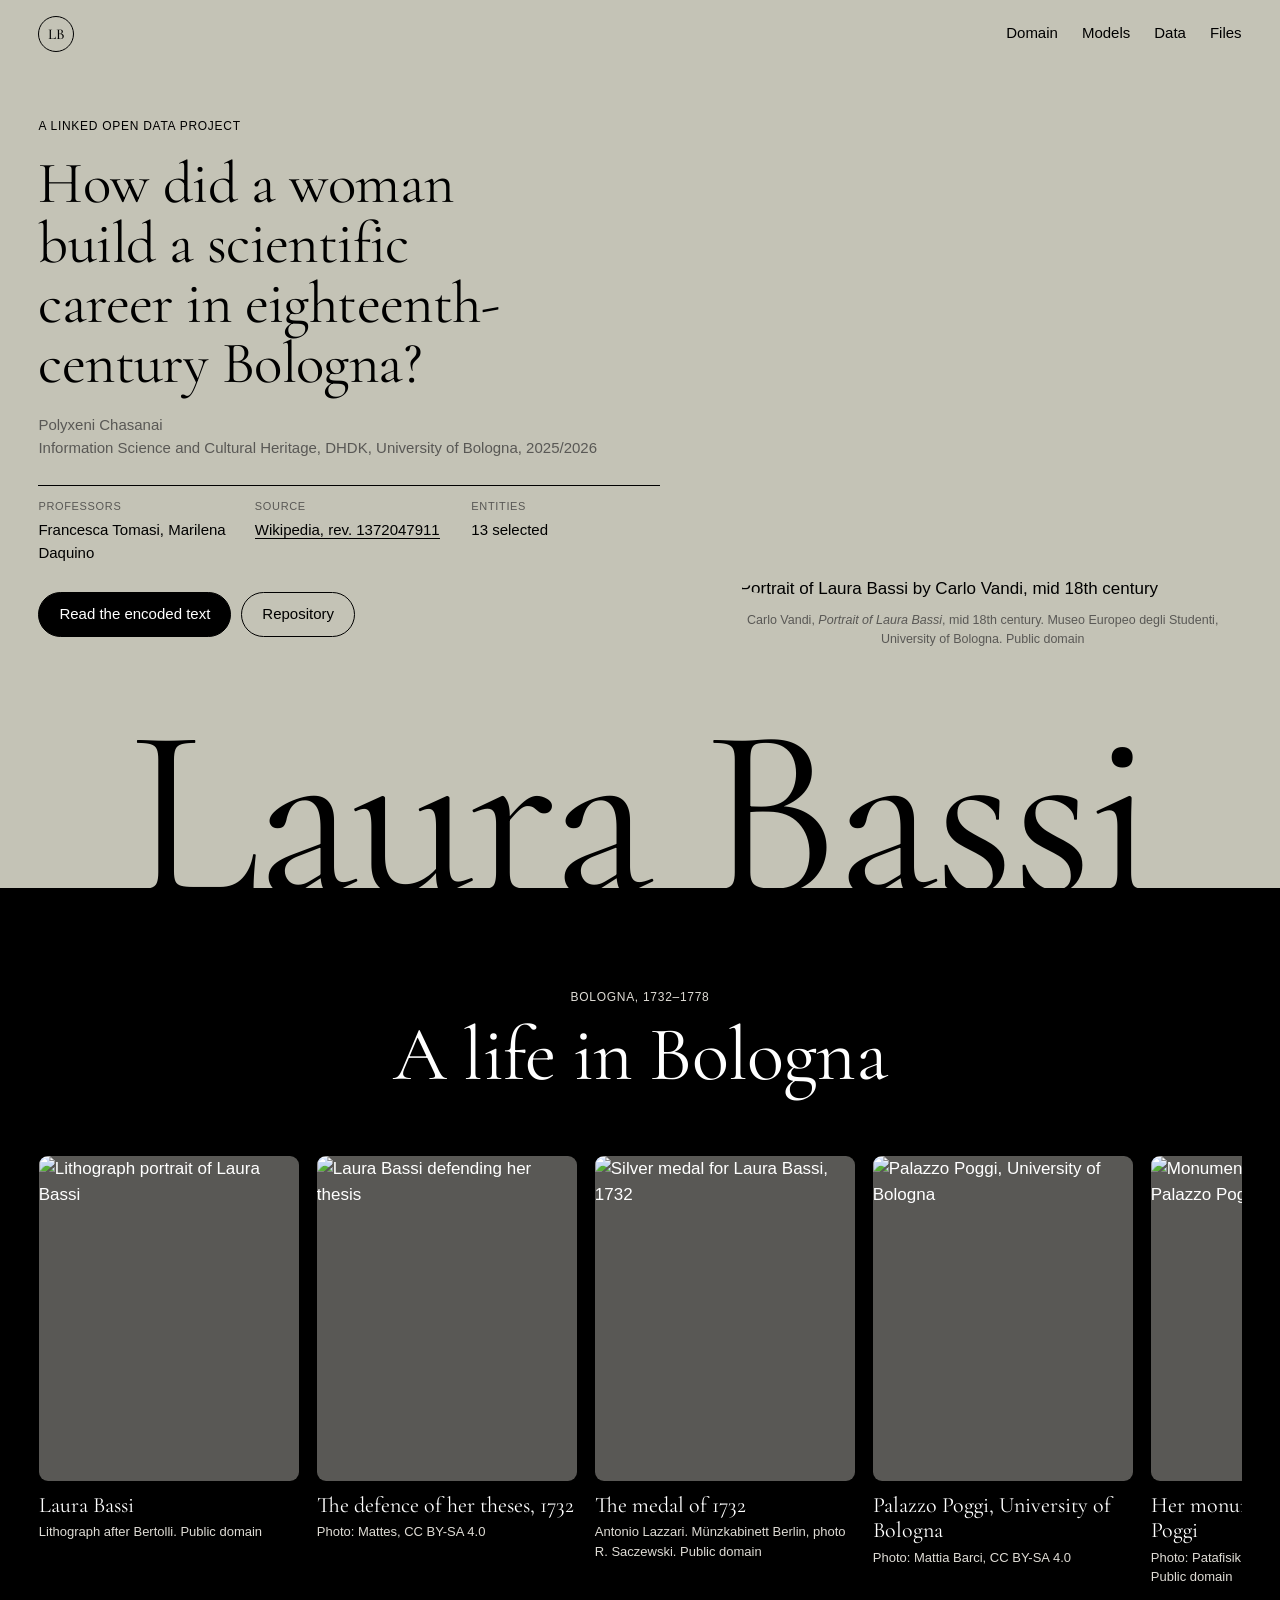
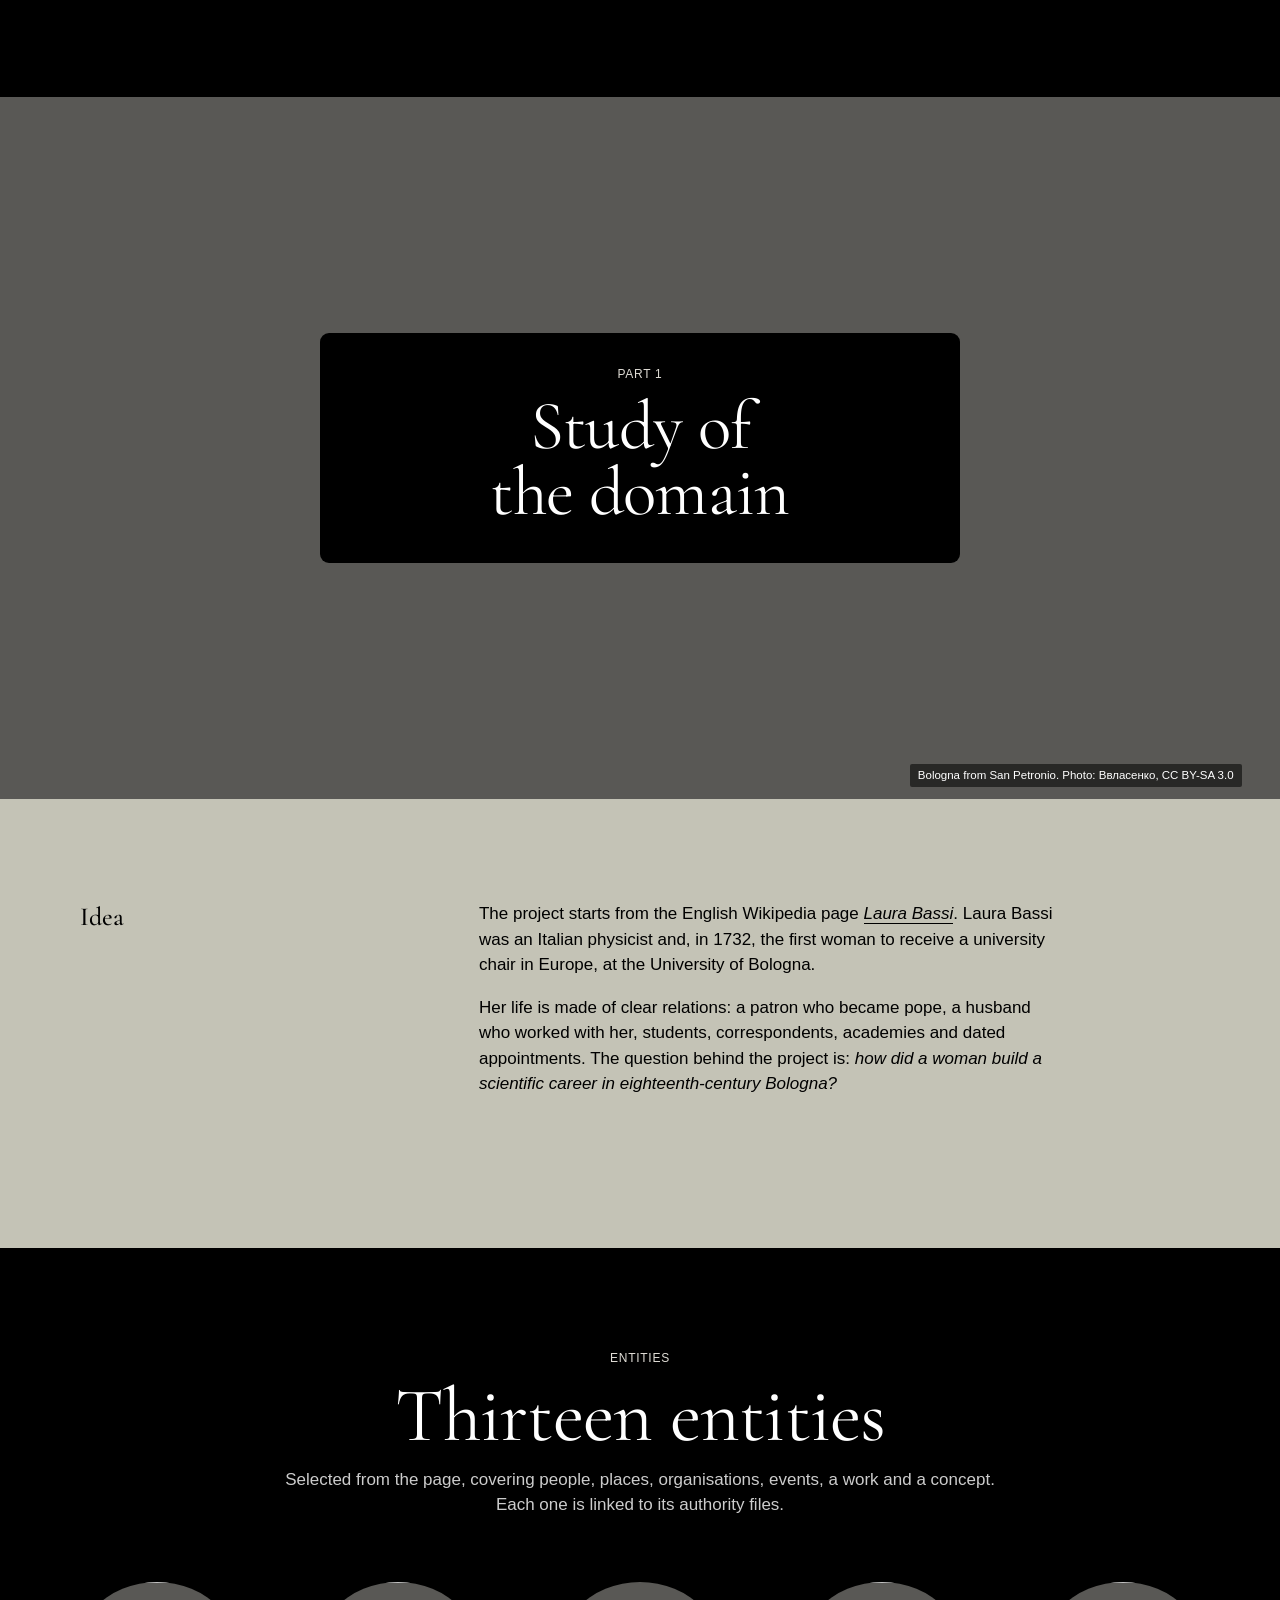
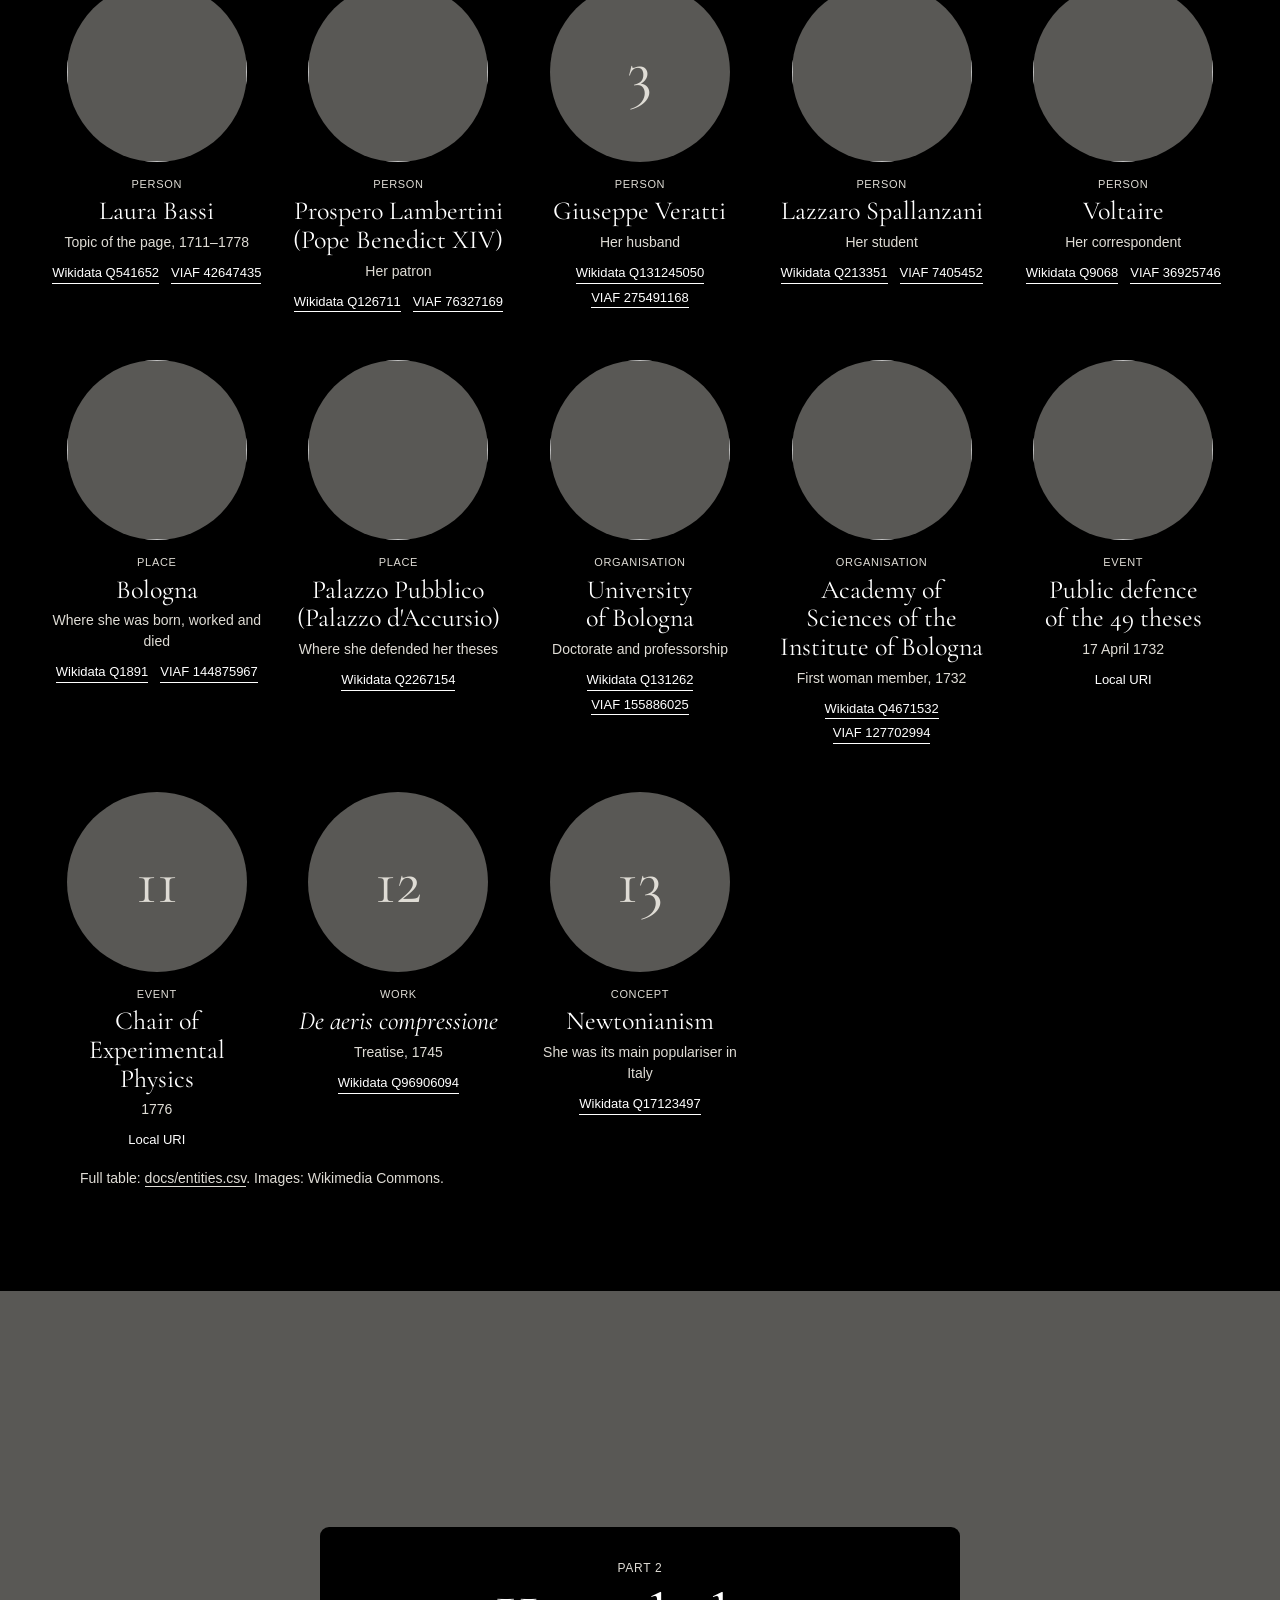
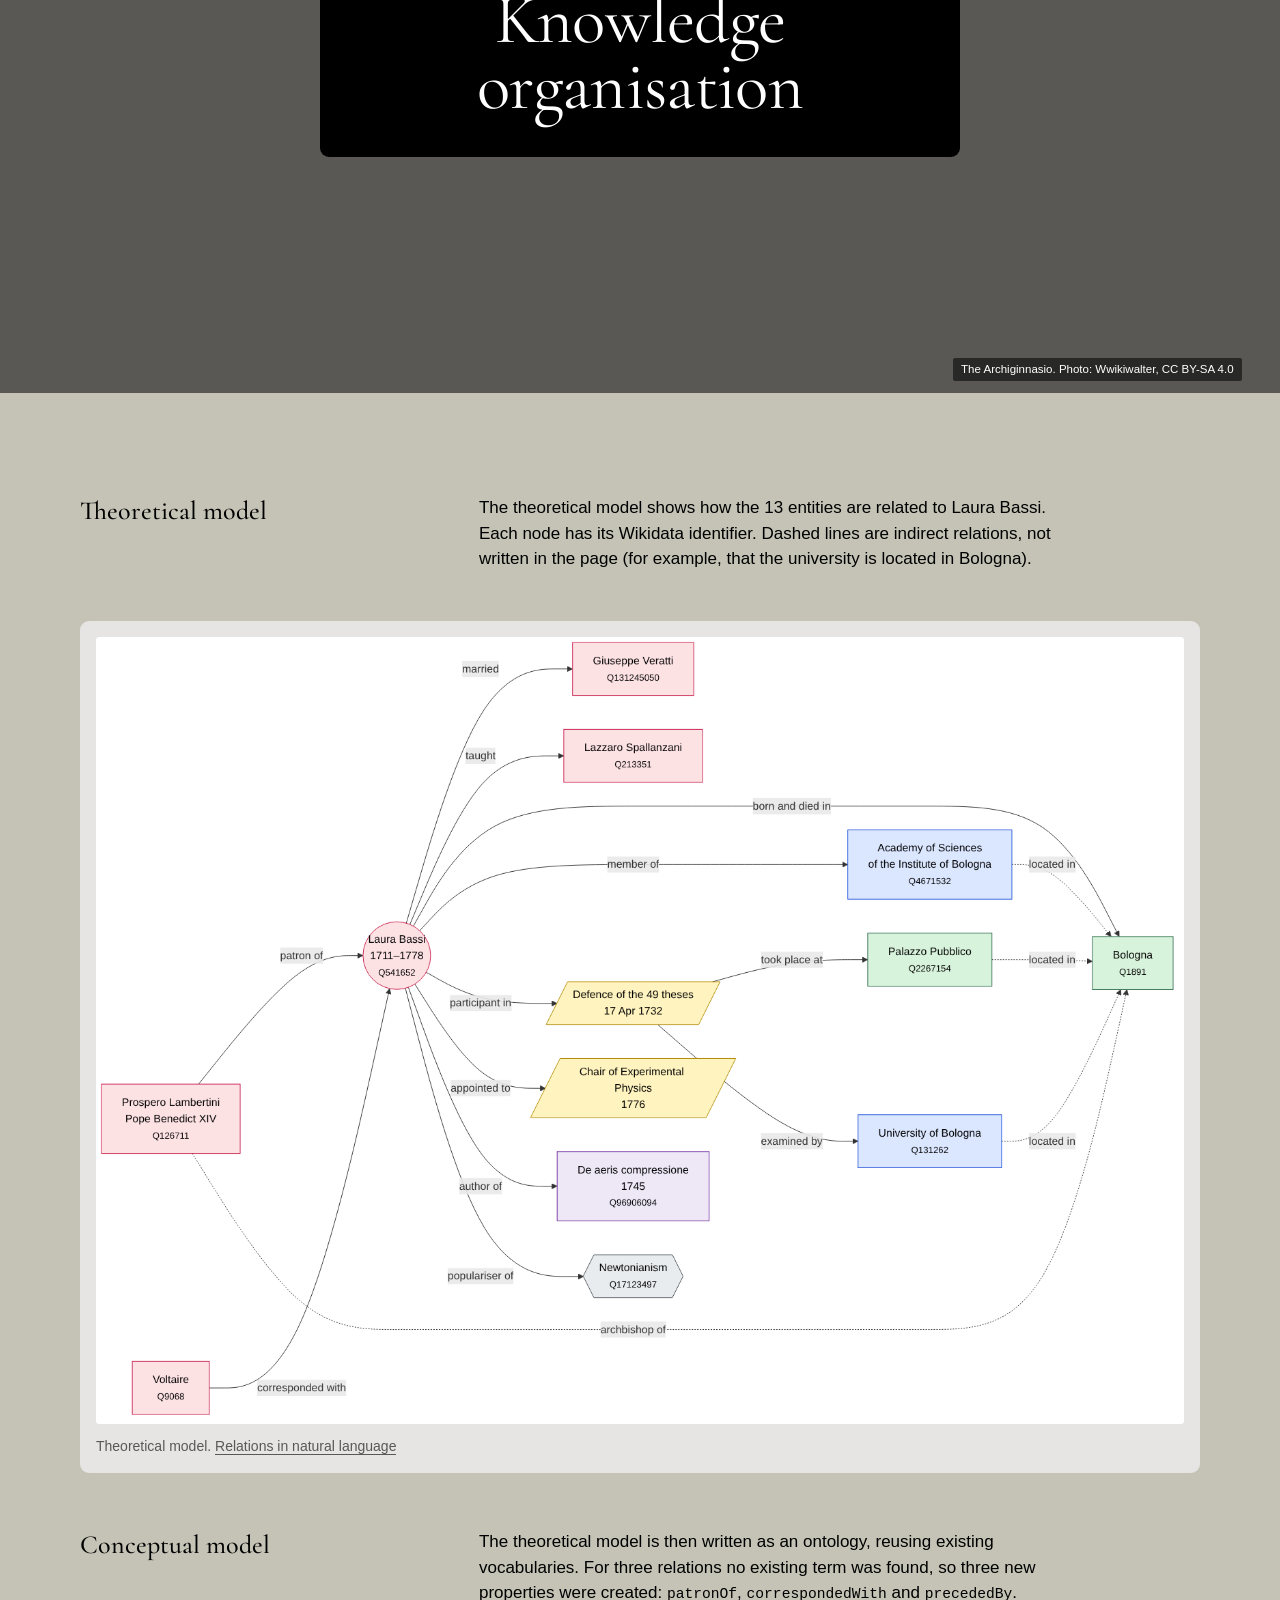
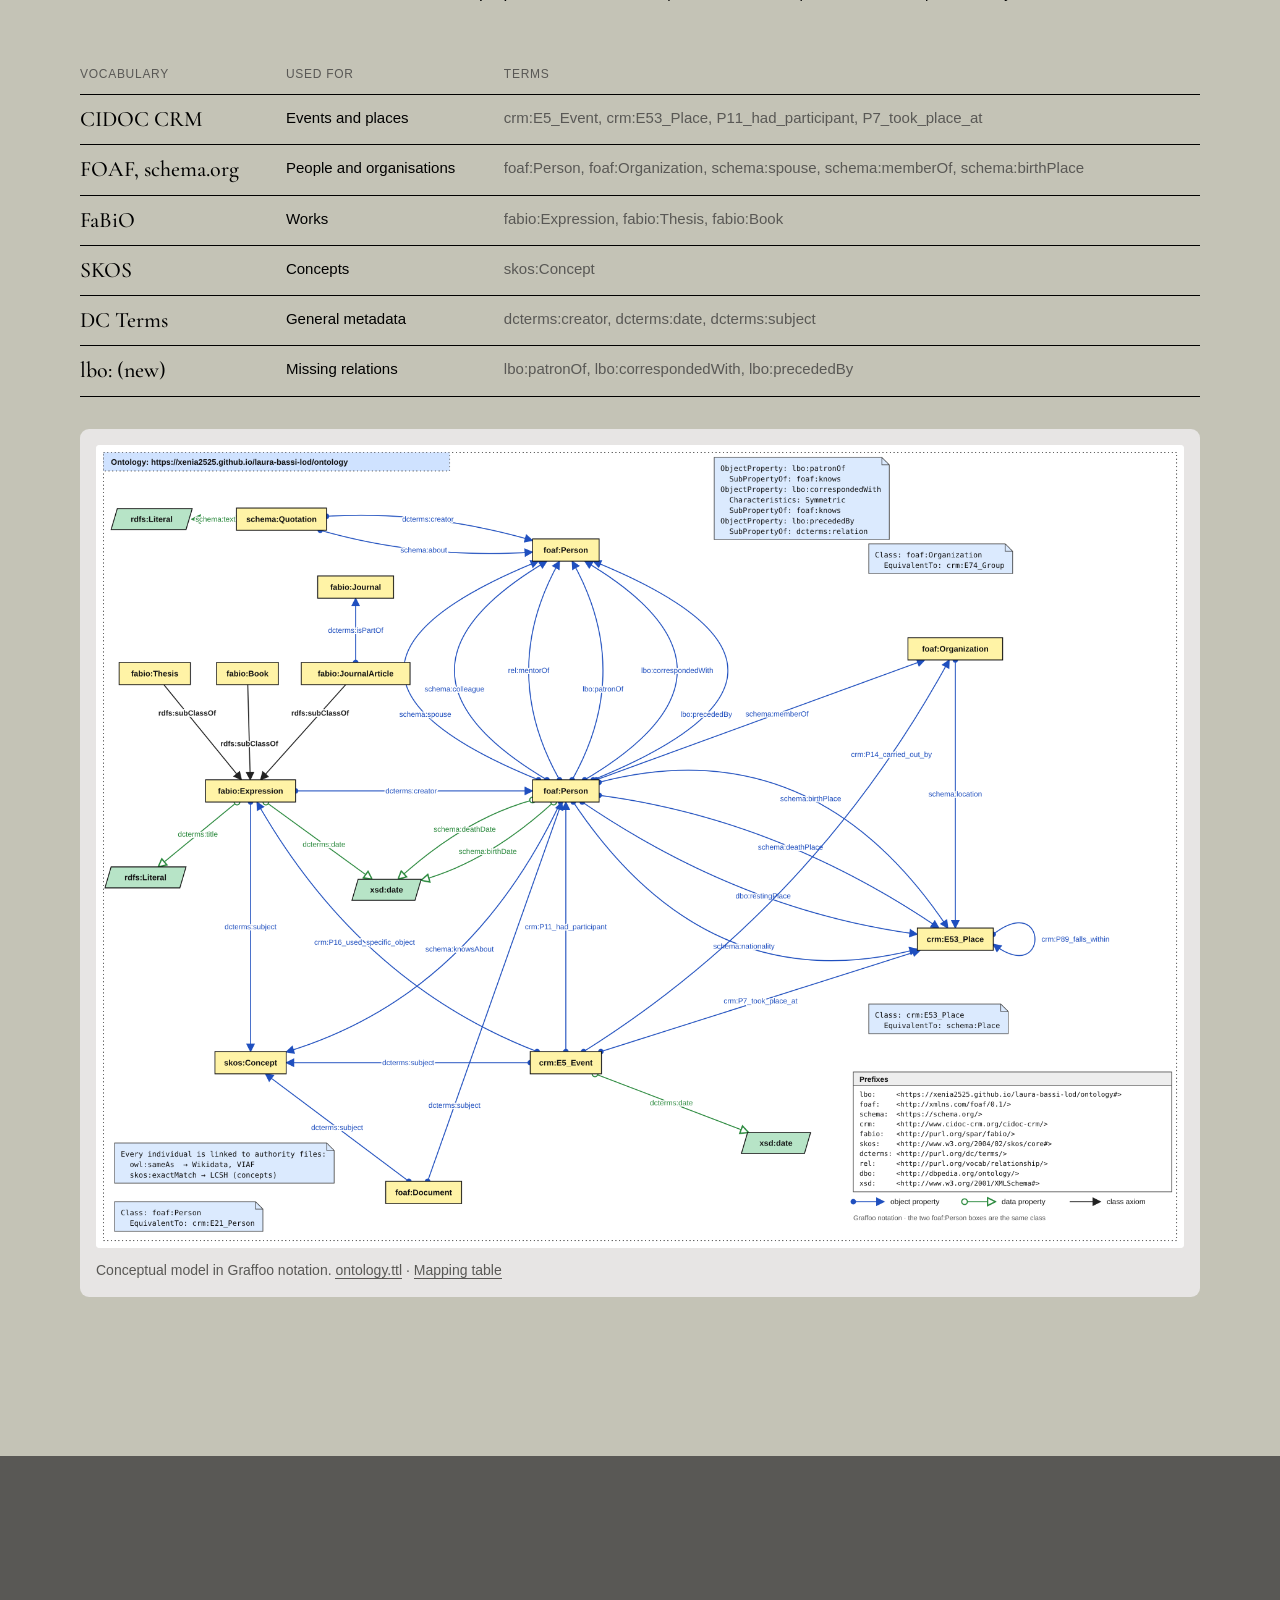
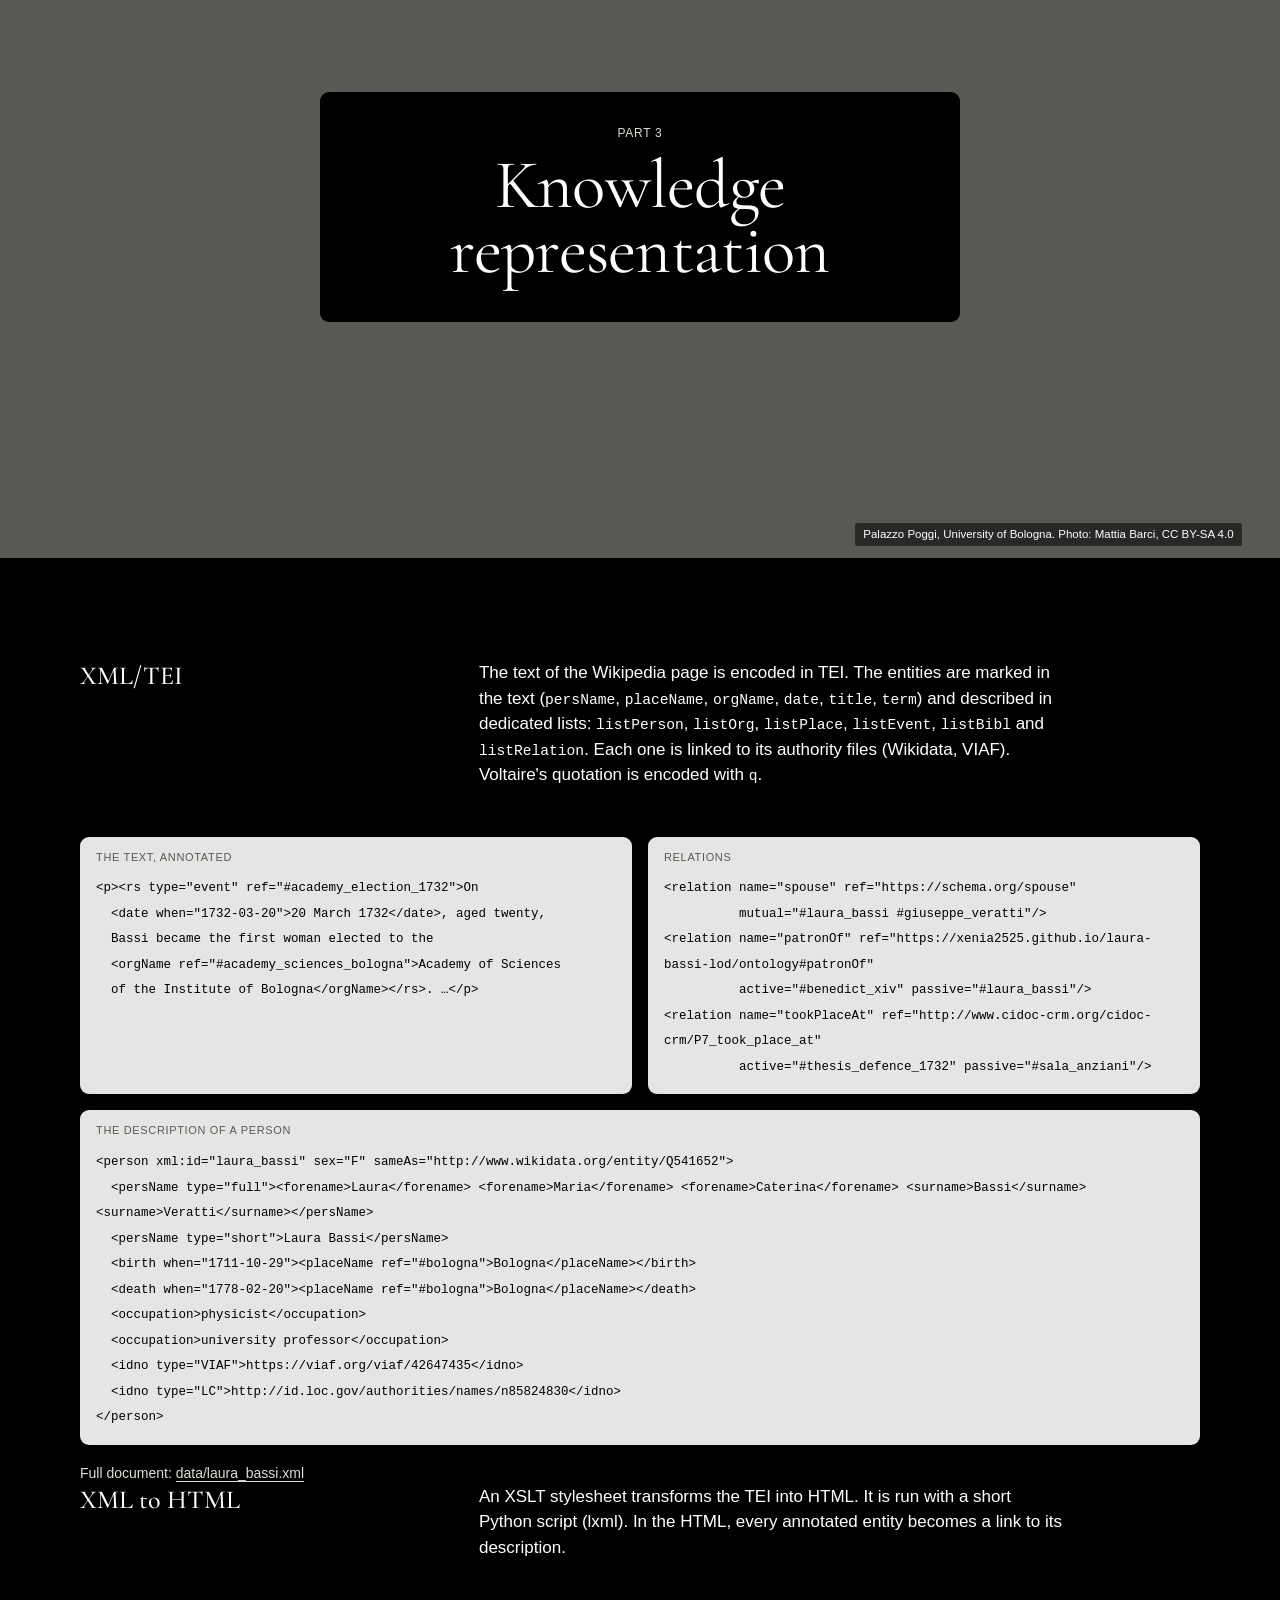
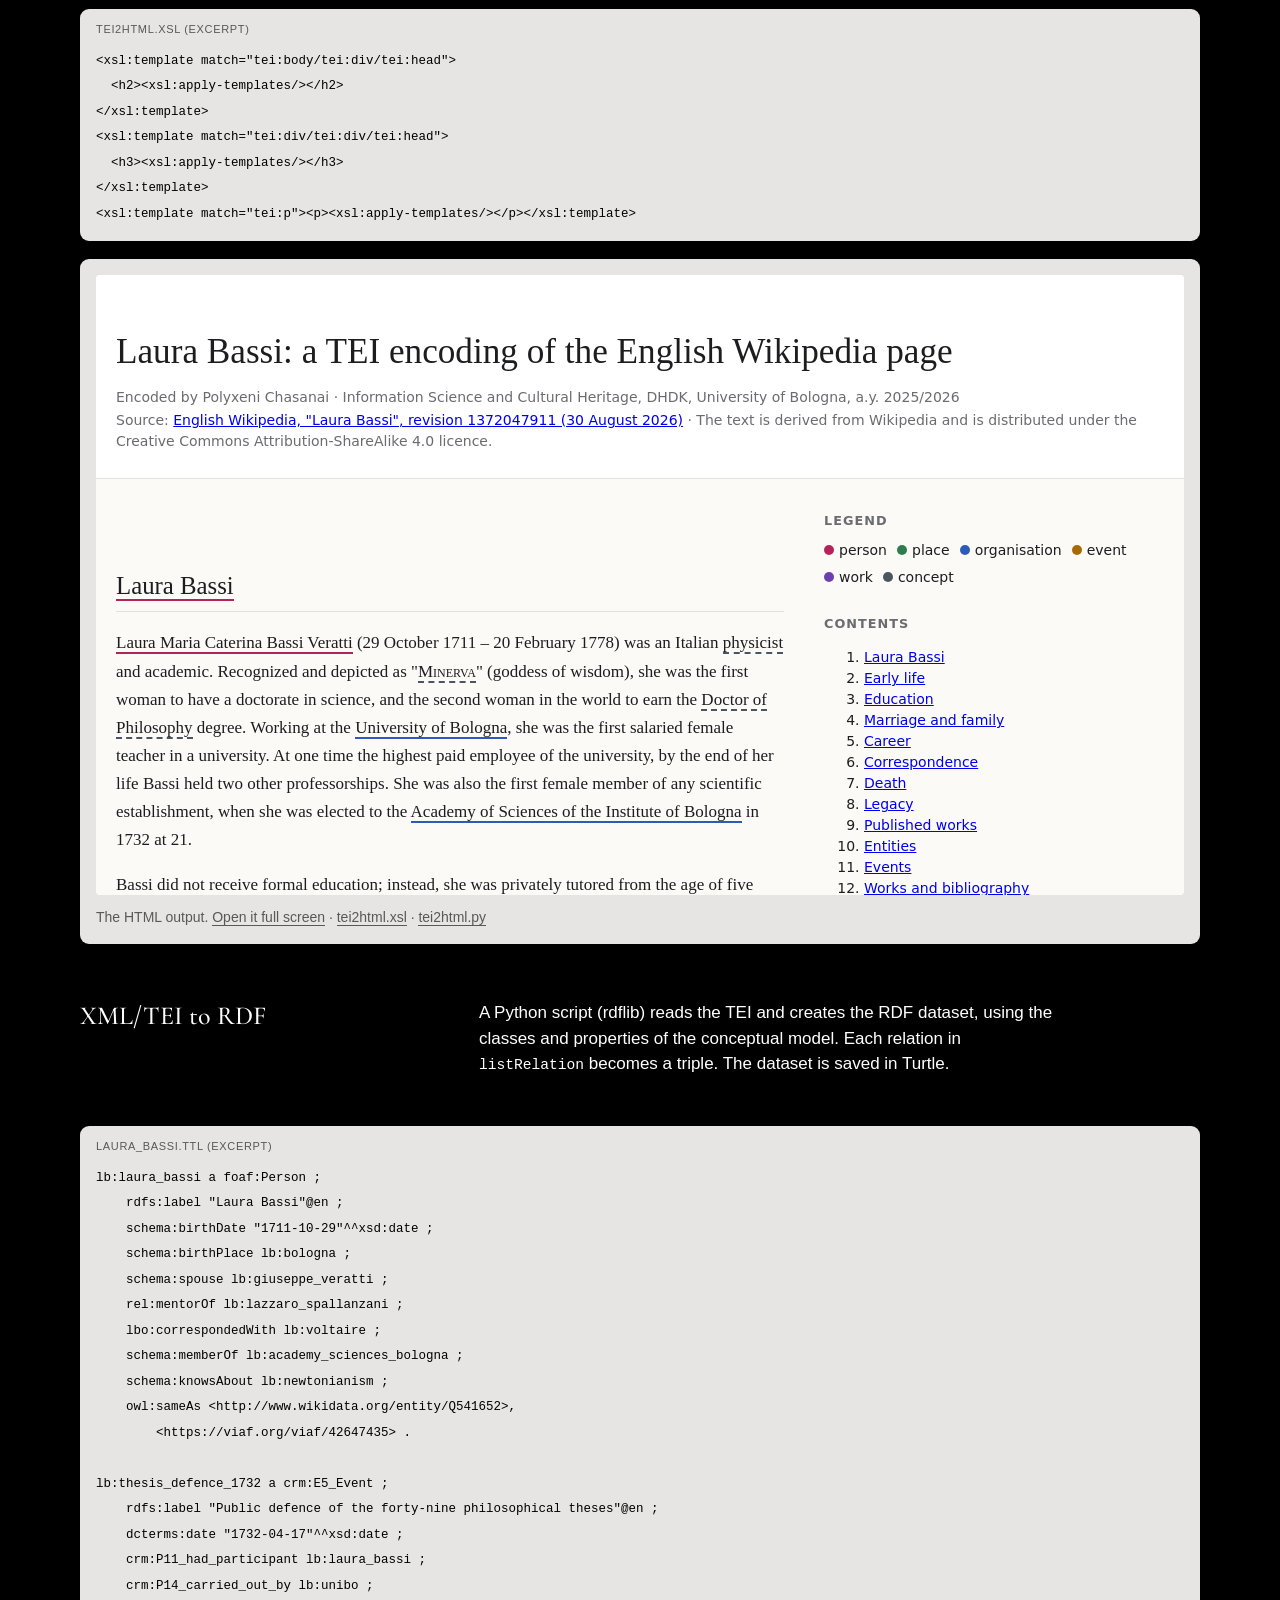
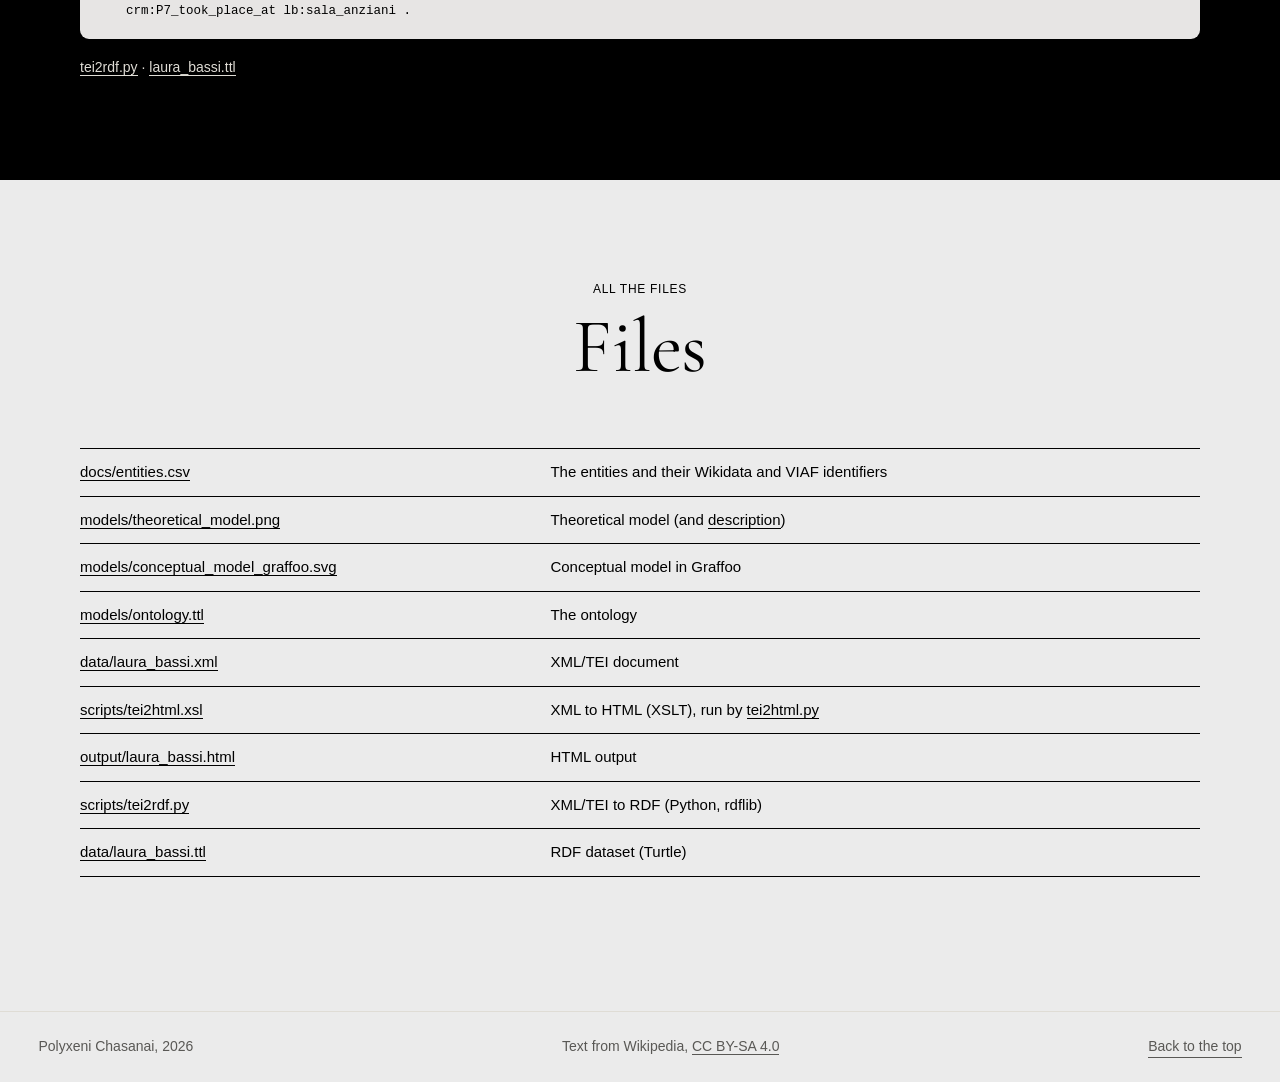
==== commit 6a732284: "Preview: oval portrait" ====
--- a/preview/index.html
+++ b/preview/index.html
@@ -14,7 +14,7 @@
   <link rel="preconnect" href="https://fonts.googleapis.com">
   <link rel="preconnect" href="https://fonts.gstatic.com" crossorigin>
   <link href="https://fonts.googleapis.com/css2?family=Cormorant+Garamond:ital,wght@0,400;0,500;1,400&display=swap" rel="stylesheet">
-  <link rel="stylesheet" href="style.css?v=1">
+  <link rel="stylesheet" href="style.css?v=2">
 </head>
 <body>
 
--- a/preview/style.css
+++ b/preview/style.css
@@ -47,9 +47,9 @@
 .hero-question { font: 400 clamp(36px, 4.6vw, 68px)/1.02 var(--serif); letter-spacing: -0.01em; margin: 0; text-wrap: balance; }
 .hero-by { font-size: 15px; color: var(--graphite); margin: 0; }
 .hero-portrait { margin: 0; }
-.hero-portrait a { border: 0; display: block; border-radius: 9px; overflow: hidden; background: var(--graphite); }
-.hero-portrait img { display: block; width: 100%; aspect-ratio: 4 / 5; object-fit: cover; object-position: 50% 20%; }
-.hero-portrait figcaption { font-size: 12.5px; color: var(--graphite); margin-top: 10px; }
+.hero-portrait a { border: 0; display: block; background: none; }
+.hero-portrait img { display: block; width: 100%; height: auto; clip-path: ellipse(46.5% 48% at 50% 50%); }
+.hero-portrait figcaption { font-size: 12.5px; color: var(--graphite); margin-top: 10px; text-align: center; }
 .stats { display: grid; grid-template-columns: repeat(3, minmax(0, 1fr)); gap: 16px 28px; margin: 6px 0 4px; width: 100%; border-top: 1px solid var(--ink); padding-top: 14px; }
 .stats dt { font: 500 11px/1.25 var(--sans); letter-spacing: 0.06em; text-transform: uppercase; color: var(--graphite); margin-bottom: 5px; }
 .stats dd { margin: 0; font-size: 15px; font-weight: 500; }
